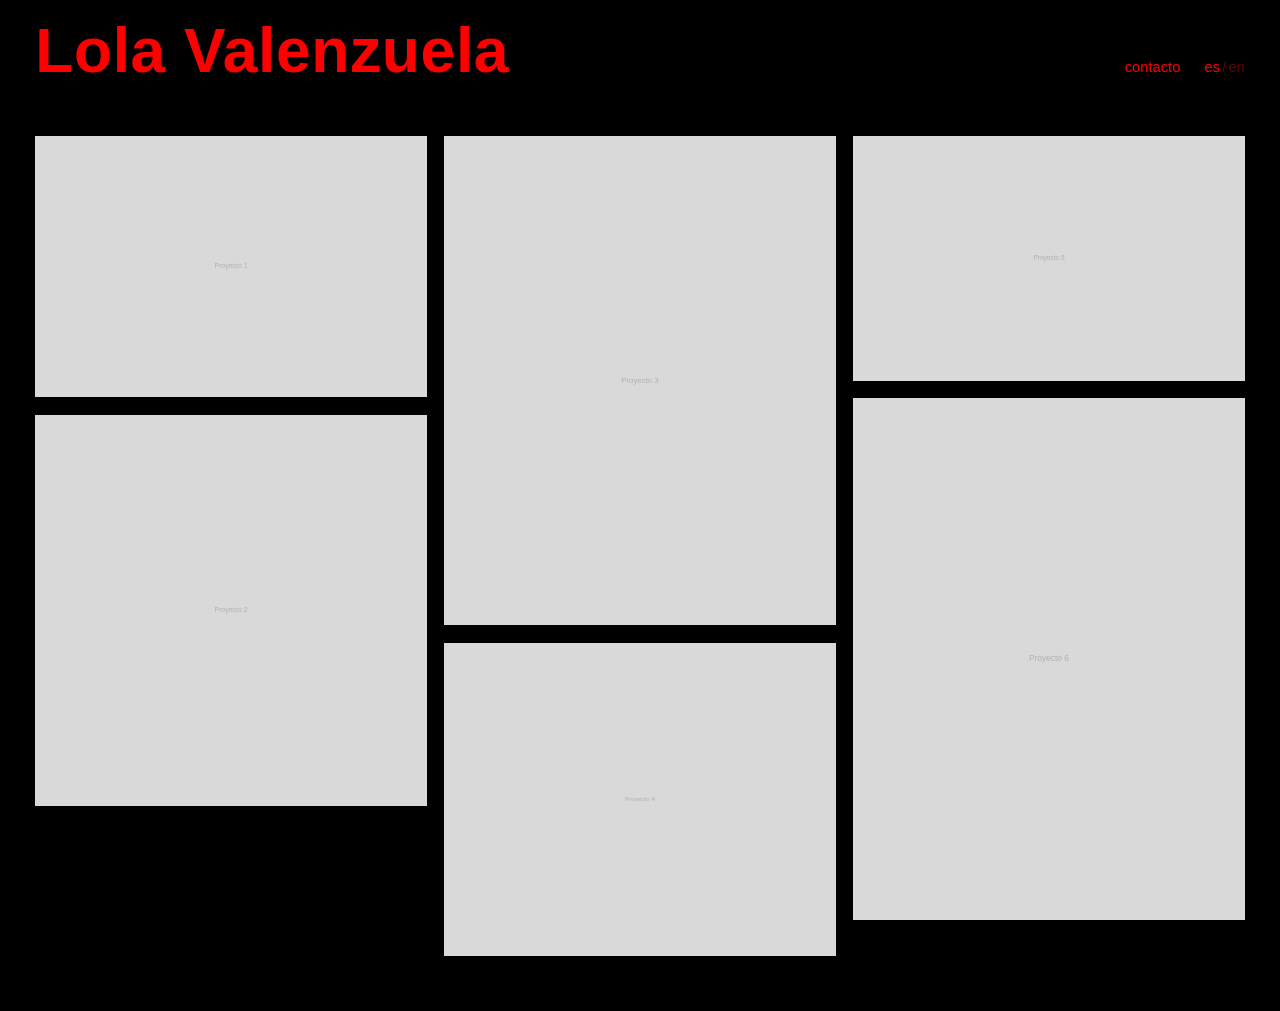
==== index.html @ 9b3c05f5 "Portfolio de Lola Valenzuela: home, about, páginas de proyecto, i18n es/en, panel de contacto y tran" ====
<!DOCTYPE html>
<html lang="es">
<head>
  <meta charset="UTF-8">
  <meta name="viewport" content="width=device-width, initial-scale=1">
  <title>Lola Valenzuela — Diseño integral</title>
  <meta name="description" content="Portfolio de Lola Valenzuela, diseñadora integral especializada en diseño audiovisual, sonoro y gráfico." data-i18n="meta.home.descripcion">

  <meta property="og:type" content="website">
  <meta property="og:title" content="Lola Valenzuela — Diseño integral">
  <meta property="og:description" content="Portfolio de Lola Valenzuela, diseñadora integral especializada en diseño audiovisual, sonoro y gráfico.">
  <meta property="og:image" content="assets/img/about-foto.jpg">
  <meta name="twitter:card" content="summary_large_image">
  <meta name="twitter:title" content="Lola Valenzuela — Diseño integral">
  <meta name="twitter:description" content="Portfolio de Lola Valenzuela, diseñadora integral especializada en diseño audiovisual, sonoro y gráfico.">

  <link rel="icon" href="favicon.svg" type="image/svg+xml">

  <link rel="stylesheet" href="css/base.css">
  <link rel="stylesheet" href="css/layout.css">
  <link rel="stylesheet" href="css/animaciones.css">

  <!-- Anti-flash del fallback FLIP: si hay una transición pendiente
       guardada por transiciones.js, oculta <main> antes del primer
       pintado para que no haya parpadeo. No hace nada si no hay soporte
       de sessionStorage o no hay nada pendiente. -->
  <script>
    try {
      if (sessionStorage.getItem("flip-pendiente")) {
        document.documentElement.classList.add("js-flip-pendiente");
      }
    } catch (e) {}
  </script>
</head>
<body data-pagina="home" data-titulo-i18n="meta.home.titulo">
  <header class="header">
    <a href="about.html" class="header__nombre">Lola Valenzuela</a>
    <nav class="header__nav" aria-label="Navegación principal">
      <button type="button" class="header__contacto" data-abrir-contacto data-i18n="nav.contacto">contacto</button>
      <div class="toggle-idioma" role="group" aria-label="Cambiar idioma">
        <button type="button" class="toggle-idioma__opcion" data-idioma-boton="es" aria-current="true">es</button>
        <span class="toggle-idioma__separador" aria-hidden="true">/</span>
        <button type="button" class="toggle-idioma__opcion" data-idioma-boton="en">en</button>
      </div>
    </nav>
  </header>

  <main class="js-fade-idioma">
    <h1 class="solo-lectores">Lola Valenzuela — Portfolio</h1>
    <div class="grilla-proyectos" data-grilla-proyectos></div>
  </main>

  <div class="overlay-contacto" data-overlay-contacto hidden>
    <button type="button" class="overlay-contacto__cerrar" data-cerrar-contacto aria-label="Cerrar" data-i18n-attr="aria-label:nav.cerrar">×</button>
    <div class="overlay-contacto__panel" role="dialog" aria-modal="true" aria-labelledby="contacto-titulo">
      <h2 id="contacto-titulo" class="overlay-contacto__titulo" data-i18n="contacto.titulo">contacto</h2>
      <ul class="overlay-contacto__lista" data-contacto-lista></ul>
    </div>
  </div>

  <script type="module" src="js/main.js"></script>
</body>
</html>
---- css/base.css ----
/* =========================================================
   BASE.CSS — reset, variables globales y tipografía
   ========================================================= */

/* -- Reset mínimo -- */
*,
*::before,
*::after {
  box-sizing: border-box;
  margin: 0;
  padding: 0;
}

html {
  -webkit-text-size-adjust: 100%;
}

img,
video {
  display: block;
  max-width: 100%;
}

a {
  color: inherit;
  text-decoration: none;
}

button {
  font: inherit;
  color: inherit;
  background: none;
  border: none;
  cursor: pointer;
}

ul {
  list-style: none;
}

/* -- Variables globales --
   Para cambiar la paleta o la tipografía de todo el sitio, tocá solo esto. */
:root {
  /* Colores */
  --negro: #000000;
  --rojo: #ff0000;
  --blanco: #ffffff;
  --gris-texto: #e6e6e6;
  --gris-placeholder: #d9d9d9;
  --gris-tenue: #8a8a8a;

  /* Tipografía: fallback a fuentes del sistema. Si sumás una tipografía
     propia, agregá el @font-face al final de este archivo y sumala acá. */
  --fuente: "Helvetica Neue", "Inter", -apple-system, BlinkMacSystemFont,
    "Segoe UI", Roboto, Arial, sans-serif;

  /* Tamaños fluidos: clamp(mínimo, preferido, máximo) */
  /* --tam-nombre: tamaño de "Lola Valenzuela" en el header — es el mismo
     en todas las páginas y en todos los anchos, así que para agrandar o
     achicar el nombre en todo el sitio, tocá solo este clamp. */
  --tam-nombre: clamp(1.9rem, 1.1rem + 3.5vw, 4.25rem);
  --tam-titulo-proyecto: clamp(1.8rem, 1.4rem + 2vw, 3rem);
  --tam-texto: clamp(1rem, 0.95rem + 0.2vw, 1.125rem);
  --tam-texto-chico: clamp(0.85rem, 0.8rem + 0.15vw, 0.95rem);
  --tam-nav: clamp(0.85rem, 0.8rem + 0.15vw, 1rem);

  /* Espaciados */
  --espacio-borde: clamp(1rem, 0.6rem + 2vw, 2.5rem);
  --gap-grilla: clamp(0.5rem, 0.3rem + 1vw, 1.25rem);

  /* Layout */
  --ancho-maximo: 1600px;
  /* Alto aproximado del header en mobile (< 640px), donde queda fijo:
     tiene que cubrir el nombre grande + el padding vertical del header
     en ese rango de anchos. Si movés --tam-nombre o el padding de
     .header, puede que haya que reajustar esto un poco. */
  --alto-header: clamp(4.25rem, 3.5rem + 4vw, 5.5rem);
}

body {
  background: var(--negro);
  color: var(--gris-texto);
  font-family: var(--fuente);
  font-size: var(--tam-texto);
  line-height: 1.5;
  min-height: 100vh;
  overflow-x: hidden;
}

/* -- Utilidades de foco: visibles siempre, en rojo -- */
:focus-visible {
  outline: 2px solid var(--rojo);
  outline-offset: 3px;
}

/* -- Subrayados de sección (Educación:, Herramientas:, etc.) -- */
.subtitulo-subrayado {
  text-decoration: underline;
  text-underline-offset: 4px;
  font-weight: 600;
}

/* -- Clase utilitaria para ocultar visualmente pero mantener accesible -- */
.solo-lectores {
  position: absolute;
  width: 1px;
  height: 1px;
  padding: 0;
  margin: -1px;
  overflow: hidden;
  clip: rect(0, 0, 0, 0);
  white-space: nowrap;
  border: 0;
}

/* -- Tipografía propia (opcional) --
   Si sumás una fuente descargada, ponela en assets/fonts/ y descomentá:

@font-face {
  font-family: "MiFuente";
  src: url("../assets/fonts/MiFuente.woff2") format("woff2");
  font-weight: 400;
  font-style: normal;
  font-display: swap;
}

   Y agregá "MiFuente" al principio de --fuente más arriba.
*/
---- css/layout.css ----
/* =========================================================
   LAYOUT.CSS — header, grilla de home, about, páginas de proyecto
   ========================================================= */

/* -----------------------------------------------------------
   HEADER — igual en todas las páginas
   ----------------------------------------------------------- */
.header {
  display: flex;
  align-items: baseline;
  justify-content: space-between;
  flex-wrap: wrap;
  row-gap: 0.5rem;
  padding: clamp(0.75rem, 0.5rem + 1vw, 1.25rem) var(--espacio-borde);
}

/* El nombre es siempre grande, siempre en el mismo lugar: mismo tamaño y
   misma posición en home, about y páginas de proyecto (no crece ni se
   achica al navegar). El contraste de escala contra "contacto" y "es/en"
   es intencional. Para ajustar el tamaño, tocá --tam-nombre en base.css;
   para el grosor/distancia del subrayado, tocá text-decoration-thickness
   y text-underline-offset acá abajo. */
.header__nombre {
  font-size: var(--tam-nombre);
  color: var(--rojo);
  font-weight: 600;
  letter-spacing: 0.01em;
  line-height: 1;
  white-space: nowrap;
  text-decoration-line: underline;
  text-decoration-color: transparent;
  text-decoration-thickness: clamp(2px, 0.06em, 4px);
  text-underline-offset: 0.12em;
  transition: text-decoration-color var(--dur-rapida) ease;
  view-transition-name: nombre;
}

/* Hover tenue en home/proyecto: anticipa el subrayado sin gritar. */
@media (hover: hover) and (pointer: fine) {
  .header__nombre:hover {
    text-decoration-color: rgba(255, 0, 0, 0.4);
  }
}

/* Estado activo: subrayado firme solo en la propia página about. */
.header__nombre[aria-current="page"] {
  text-decoration-color: var(--rojo);
}

.header__nav {
  display: flex;
  align-items: center;
  gap: clamp(1rem, 0.7rem + 1vw, 2rem);
  font-size: var(--tam-nav);
}

.header__contacto {
  color: var(--rojo);
}

/* Toggle de idioma: es / en, el activo más opaco */
.toggle-idioma {
  display: inline-flex;
  align-items: center;
  gap: 0.15em;
  color: var(--rojo);
}

.toggle-idioma__opcion {
  opacity: 0.4;
  transition: opacity var(--dur-rapida, 200ms) ease;
}

.toggle-idioma__opcion[aria-current="true"] {
  opacity: 1;
}

.toggle-idioma__separador {
  opacity: 0.4;
}

/* En mobile, el header queda fijo arriba con fondo sólido */
@media (max-width: 639px) {
  .header {
    position: fixed;
    top: 0;
    left: 0;
    right: 0;
    z-index: 100;
    background: var(--negro);
  }

  /* Compensa el alto del header fijo para que el contenido no quede tapado */
  main {
    padding-top: var(--alto-header);
  }
}

/* -----------------------------------------------------------
   GRILLA DE PROYECTOS — home
   ----------------------------------------------------------- */
/*
  Nota técnica sobre el ritmo irregular de la grilla:
  Se probó primero con CSS Grid puro (grid-row/grid-column explícitos).
  El problema: CSS Grid iguala el alto de fila entre columnas, así que un
  bloque bajo (aspect-ratio panorámico) en la misma fila que un bloque alto
  (aspect-ratio vertical) quedaba con un hueco negro debajo — no es masonry
  real. La solución sin JS es Flexbox: la grilla exterior es "flex-wrap"
  (encolumna de a 3, 2 o 1 según el ancho disponible, sin media queries) y
  cada ".grilla-proyectos__columna" es un flex column independiente que
  apila sus 2 bloques con su propia altura (por aspect-ratio), sin compartir
  fila con las otras columnas. Así se logra el desfasaje entre columnas de
  la referencia en cualquier ancho, de forma completamente fluida.
*/
.grilla-proyectos {
  display: flex;
  flex-wrap: wrap;
  gap: var(--gap-grilla);
  padding: 0 var(--espacio-borde) clamp(2rem, 1rem + 3vw, 4rem);
  max-width: var(--ancho-maximo);
  margin: 0 auto;
}

.grilla-proyectos__columna {
  display: flex;
  flex-direction: column;
  flex: 1 1 clamp(16rem, 40vw, 24rem);
  gap: var(--gap-grilla);
  min-width: 0;
}

.bloque-proyecto {
  position: relative;
  display: block;
  overflow: hidden;
  background: var(--gris-placeholder);
  width: 100%;
}

.bloque-proyecto__imagen {
  width: 100%;
  height: 100%;
  object-fit: cover;
}

/* Proporciones de cada bloque (ver captura de referencia).
   Para cambiar el "ritmo" de la grilla, ajustá estos aspect-ratio. */
.bloque-proyecto[data-bloque="1"] { aspect-ratio: 3 / 2; }
.bloque-proyecto[data-bloque="2"] { aspect-ratio: 1 / 1; }
.bloque-proyecto[data-bloque="3"] { aspect-ratio: 4 / 5; }
.bloque-proyecto[data-bloque="4"] { aspect-ratio: 5 / 4; }
.bloque-proyecto[data-bloque="5"] { aspect-ratio: 8 / 5; }
.bloque-proyecto[data-bloque="6"] { aspect-ratio: 3 / 4; }

.bloque-proyecto__titulo {
  position: absolute;
  left: clamp(0.75rem, 0.5rem + 1vw, 1.25rem);
  bottom: clamp(0.75rem, 0.5rem + 1vw, 1.25rem);
  color: var(--rojo);
  font-size: var(--tam-nav);
  font-weight: 500;
}

/* Desktop: un poco más de aire arriba, como en la referencia */
@media (min-width: 1024px) {
  .grilla-proyectos {
    padding-top: clamp(1rem, 0.5rem + 2vw, 2.5rem);
  }
}

/* -----------------------------------------------------------
   PANEL DE CONTACTO
   ----------------------------------------------------------- */
.overlay-contacto {
  position: fixed;
  inset: 0;
  z-index: 200;
  display: flex;
  align-items: center;
  justify-content: center;
  background: rgba(0, 0, 0, 0.92);
  padding: var(--espacio-borde);
}

.overlay-contacto[hidden] {
  display: none;
}

.overlay-contacto__panel {
  position: relative;
  width: min(32rem, 100%);
  text-align: left;
}

/* Fija (position: fixed, no absolute) a la esquina superior derecha de la
   PANTALLA, no del bloque de texto — así no queda pegada al panel cuando
   éste es angosto y está centrado. */
.overlay-contacto__cerrar {
  position: fixed;
  top: clamp(1rem, 0.75rem + 1vw, 2rem);
  right: clamp(1rem, 0.75rem + 1vw, 2rem);
  color: var(--rojo);
  font-size: 1.5rem;
  line-height: 1;
  padding: 0.5rem;
}

.overlay-contacto__titulo {
  color: var(--rojo);
  font-size: clamp(1.5rem, 1.2rem + 1.5vw, 2.25rem);
  margin-bottom: 1.75rem;
  text-decoration: underline;
  text-underline-offset: 4px;
}

/* Etiqueta y dato en la misma línea, en dos columnas prolijas.
   .overlay-contacto__item es "display: contents" para que su <span> y su
   <a> pasen a ser ítems directos de esta grilla de 2 columnas. */
.overlay-contacto__lista {
  display: grid;
  grid-template-columns: max-content 1fr;
  column-gap: clamp(1rem, 0.75rem + 1vw, 2rem);
  row-gap: 0.9rem;
  align-items: baseline;
  font-size: clamp(1.05rem, 0.95rem + 0.4vw, 1.25rem);
}

.overlay-contacto__item {
  display: contents;
}

.overlay-contacto__etiqueta {
  color: var(--blanco);
  font-weight: 600;
}

.overlay-contacto__dato {
  display: inline-block;
  color: var(--blanco);
  font-weight: 400;
  transition: color var(--dur-rapida) ease;
}

.overlay-contacto__dato:hover,
.overlay-contacto__dato:focus-visible {
  color: var(--rojo);
}

/* -----------------------------------------------------------
   PÁGINA ABOUT — vista fija sin scroll (con excepción por altura/mobile)
   -----------------------------------------------------------
   El esqueleto es flex en columna, de arriba a abajo: <body> → header +
   main; main → .about; .about → .about__contenido (texto + foto) +
   .about__volver. Cada nivel usa flex:1 + min-height:0, así el bloque de
   contenido ocupa el espacio disponible entre el header y el link de
   volver, sin necesidad de calcular alturas a mano.

   Para SUBIR o BAJAR el bloque de contenido (más o menos aire debajo del
   header), tocá el "gap" / padding-top de .about más abajo. Para el punto
   de corte a partir del cual se permite scroll, tocá el media query
   "(min-width: 768px) and (min-height: 700px)" al final de este bloque. */
body[data-pagina="about"] {
  display: flex;
  flex-direction: column;
  min-height: 100svh;
}

body[data-pagina="about"] main {
  flex: 1;
  display: flex;
  flex-direction: column;
  min-height: 0;
}

.about {
  flex: 1;
  min-height: 0;
  display: flex;
  flex-direction: column;
  padding: clamp(1rem, 0.5rem + 1.5vw, 1.75rem) var(--espacio-borde) clamp(1.25rem, 1rem + 1vw, 2rem);
  max-width: var(--ancho-maximo);
  width: 100%;
  margin: 0 auto;
}

.about__contenido {
  flex: 1;
  min-height: 0;
  display: grid;
  grid-template-columns: 1fr;
  gap: clamp(1.5rem, 1rem + 2vw, 2.5rem);
}

.about__volver {
  display: inline-block;
  align-self: flex-start;
  flex: 0 0 auto;
  margin-top: clamp(1rem, 0.75rem + 1vw, 1.75rem);
  color: var(--rojo);
  font-size: var(--tam-nav);
}

.about__volver:hover,
.about__volver:focus-visible {
  text-decoration: underline;
}

.about__foto {
  width: 100%;
  aspect-ratio: 3 / 4;
  object-fit: cover;
  background: var(--gris-placeholder);
  order: -1;
}

.about__presentacion {
  max-width: 42rem;
  margin-bottom: clamp(1rem, 0.6rem + 1.5vw, 1.75rem);
}

.about__seccion {
  margin-bottom: clamp(0.85rem, 0.6rem + 1vw, 1.5rem);
}

.about__seccion-titulo {
  display: block;
  margin-bottom: 0.5rem;
}

.about__lista {
  display: flex;
  flex-direction: column;
  gap: 0.3rem;
}

.about__lista li::before {
  content: "• ";
}

/* Herramientas en 2 columnas (no flex: "columns" no funciona sobre un
   contenedor flex, por eso se pisa el display heredado de .about__lista). */
.about__herramientas {
  display: block;
  columns: 2;
  column-gap: 2rem;
}

.about__herramientas li {
  break-inside: avoid;
}

.about__herramientas li::before {
  content: "• ";
}

/* A partir de acá, "cabe todo en una pantalla": 2 columnas, sin scroll.
   Por debajo de este ancho o alto, se cae al layout de 1 columna de
   arriba (mobile-first) y se permite scroll normal — nunca se corta
   contenido. */
@media (min-width: 768px) and (min-height: 700px) {
  body[data-pagina="about"] {
    overflow: hidden;
  }

  .about__contenido {
    grid-template-columns: 1.1fr 0.9fr;
    align-items: stretch;
  }

  .about__foto {
    order: 0;
    aspect-ratio: unset;
    height: 100%;
    max-height: 70svh;
  }
}

/* -----------------------------------------------------------
   PÁGINAS DE PROYECTO
   ----------------------------------------------------------- */
.proyecto {
  max-width: var(--ancho-maximo);
  margin: 0 auto;
  padding: clamp(1.5rem, 1rem + 2vw, 3rem) var(--espacio-borde) clamp(2rem, 1rem + 3vw, 4rem);
}

.proyecto__imagen-principal {
  width: 100%;
  max-height: 85vh;
  object-fit: cover;
  background: var(--gris-placeholder);
  margin-bottom: clamp(1.5rem, 1rem + 2vw, 2.5rem);
}

.proyecto__video-wrapper {
  position: relative;
  width: 100%;
  aspect-ratio: 16 / 9;
  background: var(--gris-placeholder);
  margin-bottom: clamp(1.5rem, 1rem + 2vw, 2.5rem);
}

.proyecto__video-wrapper iframe {
  position: absolute;
  inset: 0;
  width: 100%;
  height: 100%;
  border: 0;
}

.proyecto__titulo {
  color: var(--rojo);
  font-size: var(--tam-titulo-proyecto);
  font-weight: 600;
  margin-bottom: clamp(1rem, 0.7rem + 1vw, 1.75rem);
}

.proyecto__ficha {
  display: grid;
  grid-template-columns: repeat(2, minmax(0, 1fr));
  gap: 1rem 2rem;
  font-size: var(--tam-texto-chico);
  margin-bottom: clamp(1.5rem, 1rem + 2vw, 2.5rem);
  padding-bottom: clamp(1.5rem, 1rem + 2vw, 2.5rem);
  border-bottom: 1px solid rgba(255, 255, 255, 0.15);
}

.proyecto__ficha dt {
  color: var(--gris-tenue);
  margin-bottom: 0.25rem;
}

.proyecto__ficha dd {
  color: var(--blanco);
}

.proyecto__descripcion {
  max-width: 42rem;
  margin-bottom: clamp(2rem, 1.5rem + 2vw, 3.5rem);
}

.proyecto__galeria {
  display: grid;
  grid-template-columns: 1fr;
  gap: var(--gap-grilla);
  margin-bottom: clamp(2rem, 1.5rem + 2vw, 3.5rem);
}

.proyecto__galeria img {
  width: 100%;
  aspect-ratio: 4 / 3;
  object-fit: cover;
  background: var(--gris-placeholder);
}

@media (min-width: 640px) {
  .proyecto__ficha {
    grid-template-columns: repeat(4, minmax(0, 1fr));
  }

  .proyecto__galeria {
    grid-template-columns: repeat(2, 1fr);
  }
}

.proyecto__navegacion {
  display: flex;
  align-items: center;
  justify-content: space-between;
  gap: 1rem;
  padding-top: clamp(1.5rem, 1rem + 2vw, 2.5rem);
  border-top: 1px solid rgba(255, 255, 255, 0.15);
  font-size: var(--tam-nav);
}

.proyecto__navegacion a {
  color: var(--rojo);
}

.proyecto__navegacion a:hover,
.proyecto__navegacion a:focus-visible {
  text-decoration: underline;
}

.proyecto__volver {
  text-align: center;
  padding-top: 1rem;
}

.proyecto__volver a {
  color: var(--gris-texto);
}

.proyecto__volver a:hover,
.proyecto__volver a:focus-visible {
  color: var(--rojo);
}

/* -----------------------------------------------------------
   PIE — común a páginas de proyecto y about
   ----------------------------------------------------------- */
.footer {
  padding: 1.5rem var(--espacio-borde) 2.5rem;
  max-width: var(--ancho-maximo);
  margin: 0 auto;
  font-size: var(--tam-texto-chico);
  color: var(--gris-tenue);
}
---- css/animaciones.css ----
/* =========================================================
   ANIMACIONES.CSS — micro-interacciones de la home y transiciones
   =========================================================

   CÓMO CALIBRAR LA INTENSIDAD:
   - Las duraciones y curvas están centralizadas en las variables de acá
     abajo. Si querés que el hover sea más o menos notorio, tocá
     --escala-hover-bloque y --escala-hover-imagen (más cerca de 1 = más sutil).
   - --dur-rapida / --dur-media / --dur-lenta controlan la velocidad de
     cada tipo de animación.
   - --ease-suave es la curva usada en todos lados para que se sienta
     consistente; cambiarla afecta a todo el sitio de una.
   ========================================================= */

/* Habilita View Transitions entre documentos (navegación completa entre
   páginas). Los navegadores que no lo soportan ignoran esta regla sin
   errores y la navegación sigue funcionando normal — ver transiciones.js
   para el fallback con Web Animations API. */
@view-transition {
  navigation: auto;
}

:root {
  --dur-rapida: 200ms;
  --dur-media: 450ms;
  --dur-lenta: 600ms;
  /* Cross-fade del contenido entre páginas (View Transitions nativas). */
  --dur-crossfade: 400ms;
  --ease-suave: cubic-bezier(0.22, 1, 0.36, 1);

  /* Intensidad del hover en la grilla de home */
  --escala-hover-bloque: 1.015;
  --escala-hover-imagen: 1.04;
  --desplazamiento-hover: 3px;
  --opacidad-atenuada: 0.6;

  /* Stagger de entrada */
  --paso-stagger: 60ms;
}

/* -----------------------------------------------------------
   HOVER EN BLOQUES DE LA GRILLA (solo dispositivos con hover real)
   ----------------------------------------------------------- */
@media (hover: hover) and (pointer: fine) {
  .bloque-proyecto {
    transition: transform var(--dur-media) var(--ease-suave),
      opacity var(--dur-media) var(--ease-suave);
  }

  .bloque-proyecto__imagen {
    transition: transform var(--dur-media) var(--ease-suave);
  }

  .bloque-proyecto__titulo {
    opacity: 0;
    transform: translateY(6px);
    transition: opacity var(--dur-media) var(--ease-suave),
      transform var(--dur-media) var(--ease-suave);
  }

  .grilla-proyectos:has(.bloque-proyecto:hover) .bloque-proyecto {
    opacity: var(--opacidad-atenuada);
  }

  .bloque-proyecto:hover {
    transform: translateY(calc(var(--desplazamiento-hover) * -1))
      scale(var(--escala-hover-bloque));
    opacity: 1;
  }

  .bloque-proyecto:hover .bloque-proyecto__imagen {
    transform: scale(var(--escala-hover-imagen));
  }

  .bloque-proyecto:hover .bloque-proyecto__titulo {
    opacity: 1;
    transform: translateY(0);
  }

  .bloque-proyecto:focus-visible .bloque-proyecto__titulo {
    opacity: 1;
    transform: translateY(0);
  }
}

/* En touch: sin hover, respuesta mínima con :active */
@media (hover: none), (pointer: coarse) {
  .bloque-proyecto {
    transition: opacity var(--dur-rapida) ease;
  }

  .bloque-proyecto:active {
    opacity: 0.85;
  }

  .bloque-proyecto__titulo {
    opacity: 1;
  }
}

/* -----------------------------------------------------------
   FADE-IN ESCALONADO AL ENTRAR A LA HOME (una sola vez)
   ----------------------------------------------------------- */
@keyframes aparecer {
  from {
    opacity: 0;
    transform: translateY(10px);
  }
  to {
    opacity: 1;
    transform: translateY(0);
  }
}

.grilla-proyectos.js-lista-para-animar .bloque-proyecto {
  animation: aparecer var(--dur-lenta) var(--ease-suave) both;
}

.grilla-proyectos.js-lista-para-animar .bloque-proyecto:nth-child(1) { animation-delay: calc(var(--paso-stagger) * 0); }
.grilla-proyectos.js-lista-para-animar .bloque-proyecto:nth-child(2) { animation-delay: calc(var(--paso-stagger) * 1); }
.grilla-proyectos.js-lista-para-animar .bloque-proyecto:nth-child(3) { animation-delay: calc(var(--paso-stagger) * 2); }
.grilla-proyectos.js-lista-para-animar .bloque-proyecto:nth-child(4) { animation-delay: calc(var(--paso-stagger) * 3); }
.grilla-proyectos.js-lista-para-animar .bloque-proyecto:nth-child(5) { animation-delay: calc(var(--paso-stagger) * 4); }
.grilla-proyectos.js-lista-para-animar .bloque-proyecto:nth-child(6) { animation-delay: calc(var(--paso-stagger) * 5); }

/* -----------------------------------------------------------
   OVERLAY DE CONTACTO
   ----------------------------------------------------------- */
.overlay-contacto {
  opacity: 0;
  transition: opacity var(--dur-media) var(--ease-suave);
}

.overlay-contacto.js-visible {
  opacity: 1;
}

.overlay-contacto__panel {
  transform: translateY(8px);
  transition: transform var(--dur-media) var(--ease-suave);
}

.overlay-contacto.js-visible .overlay-contacto__panel {
  transform: translateY(0);
}

/* -----------------------------------------------------------
   FADE AL CAMBIAR DE IDIOMA
   ----------------------------------------------------------- */
.js-fade-idioma {
  transition: opacity calc(var(--dur-rapida) * 0.8) ease;
}

.js-fade-idioma.js-idioma-cambiando {
  opacity: 0;
}

/* -----------------------------------------------------------
   VIEW TRANSITIONS API — el nombre no se mueve entre páginas (mismo
   tamaño, misma posición siempre), así que no tiene que animarse: se le
   saca la animación por defecto (que si no, haría un crossfade fantasma
   sobre sí mismo) para que quede fijo y sin parpadeo mientras el resto
   del contenido (root) sí hace cross-fade.
   ----------------------------------------------------------- */
::view-transition-old(nombre),
::view-transition-new(nombre) {
  animation: none;
}

::view-transition-old(root),
::view-transition-new(root) {
  animation-duration: var(--dur-crossfade);
  animation-timing-function: var(--ease-suave);
}

/* -----------------------------------------------------------
   ANTI-FLASH del fallback FLIP: un script inline y bloqueante en el
   <head> de cada página agrega esta clase a <html> ANTES del primer
   pintado si detecta una transición pendiente en sessionStorage, para
   que <main> no aparezca de golpe antes de que transiciones.js pueda
   animarlo. transiciones.js la saca apenas corre.
   ----------------------------------------------------------- */
.js-flip-pendiente main {
  opacity: 0;
}

/* -----------------------------------------------------------
   FALLBACK FLIP (transiciones.js anima con Web Animations API
   cuando el navegador no soporta View Transitions)
   ----------------------------------------------------------- */
.js-flip-saliendo {
  animation: flip-fade-salida var(--dur-media) var(--ease-suave) both;
}

.js-flip-entrando {
  animation: flip-fade-entrada var(--dur-media) var(--ease-suave) both;
}

@keyframes flip-fade-salida {
  to { opacity: 0; }
}

@keyframes flip-fade-entrada {
  from { opacity: 0; }
}

/* -----------------------------------------------------------
   PREFERENCIA DE MOVIMIENTO REDUCIDO
   Si está activa, todo pasa a fade simple sin transformaciones.
   Como todas las duraciones y escalas del archivo salen de variables,
   alcanza con redefinirlas acá abajo (sin !important: al estar declaradas
   después, ganan por orden de cascada) para que cualquier transición o
   animación existente se vuelva un fade casi instantáneo y sin movimiento. */
@media (prefers-reduced-motion: reduce) {
  :root {
    --dur-rapida: 1ms;
    --dur-media: 1ms;
    --dur-lenta: 1ms;
    --dur-crossfade: 1ms;
    --escala-hover-bloque: 1;
    --escala-hover-imagen: 1;
    --desplazamiento-hover: 0px;
  }

  html {
    scroll-behavior: auto;
  }
}
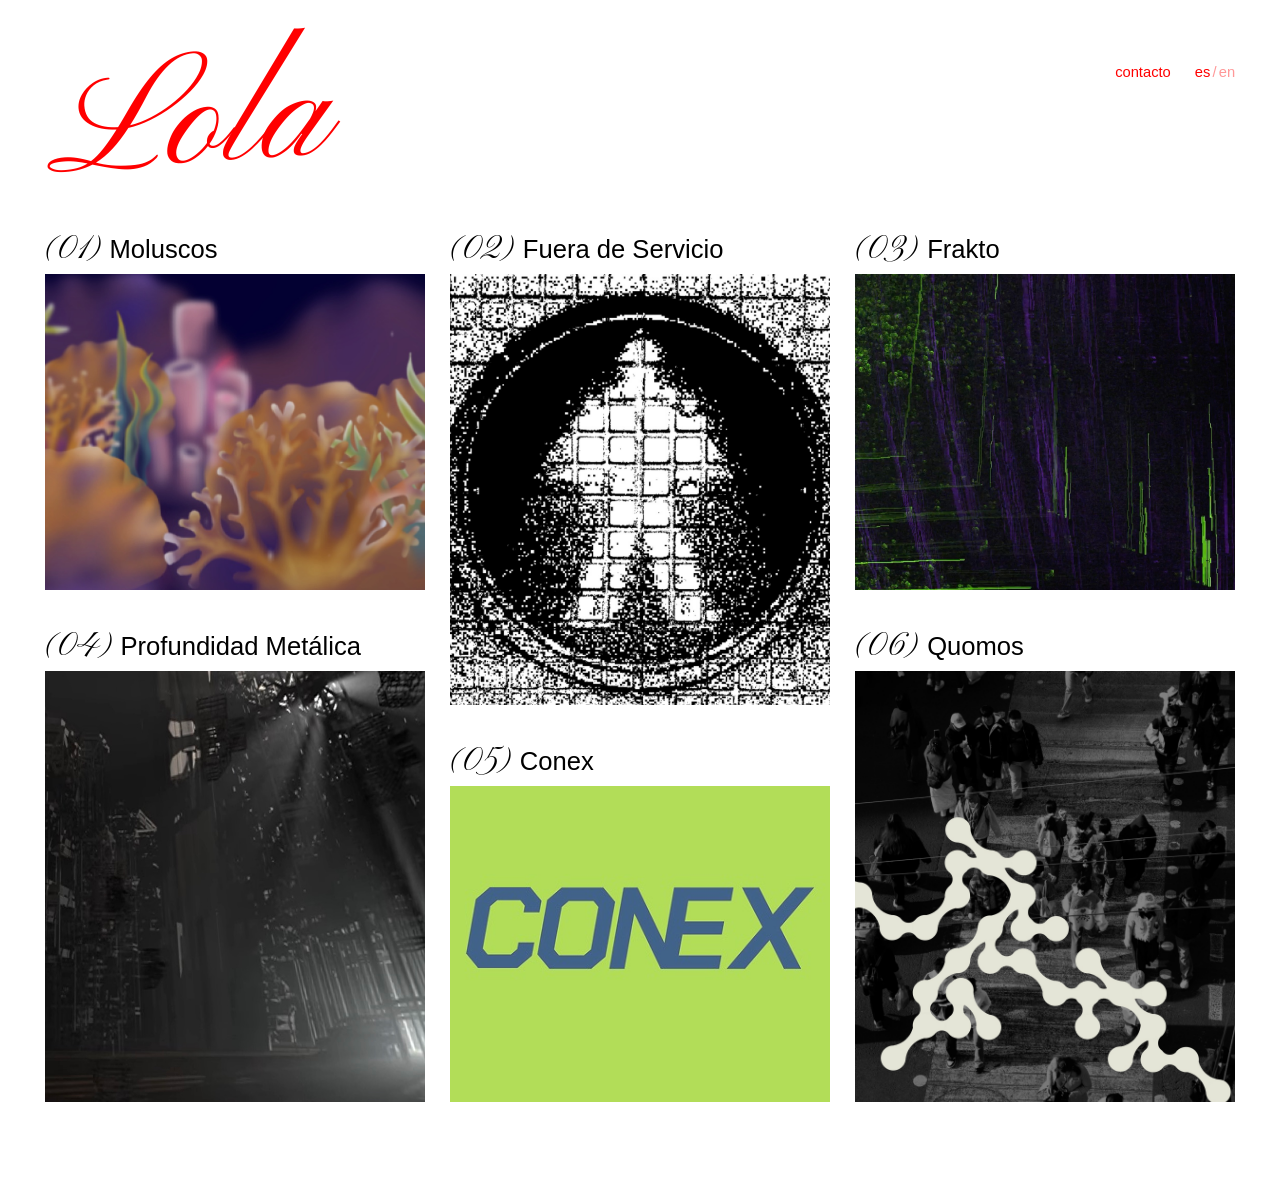
==== commit e422d901: "Caché: versiona el CSS y el JS para que los cambios se vean al publicar GitHub Pages sirve el CSS y " ====
--- a/index.html
+++ b/index.html
@@ -16,9 +16,13 @@
 
   <link rel="icon" href="favicon.svg" type="image/svg+xml">
 
-  <link rel="stylesheet" href="css/base.css">
-  <link rel="stylesheet" href="css/layout.css">
-  <link rel="stylesheet" href="css/animaciones.css">
+  <!-- Tipografía del logo: se pide antes que el CSS para que "Lola" no
+       aparezca un instante en otra letra. Ver base.css. -->
+  <link rel="preload" href="assets/fonts/pinyon-script-latin.woff2" as="font" type="font/woff2" crossorigin>
+
+  <link rel="stylesheet" href="css/base.css?v=20260928">
+  <link rel="stylesheet" href="css/layout.css?v=20260928">
+  <link rel="stylesheet" href="css/animaciones.css?v=20260928">
 
   <!-- Anti-flash del fallback FLIP: si hay una transición pendiente
        guardada por transiciones.js, oculta <main> antes del primer
@@ -34,7 +38,10 @@
 </head>
 <body data-pagina="home" data-titulo-i18n="meta.home.titulo">
   <header class="header">
-    <a href="about.html" class="header__nombre">Lola Valenzuela</a>
+    <a href="about.html" class="header__nombre" aria-label="Lola Valenzuela" data-i18n-attr="aria-label:marca.nombreCompleto">
+      <span class="header__logo" aria-hidden="true" data-i18n="marca.logo">Lola</span>
+      <span class="solo-lectores" data-i18n="marca.nombreCompleto">Lola Valenzuela</span>
+    </a>
     <nav class="header__nav" aria-label="Navegación principal">
       <button type="button" class="header__contacto" data-abrir-contacto data-i18n="nav.contacto">contacto</button>
       <div class="toggle-idioma" role="group" aria-label="Cambiar idioma">
@@ -58,6 +65,6 @@
     </div>
   </div>
 
-  <script type="module" src="js/main.js"></script>
+  <script type="module" src="js/main.js?v=20260928"></script>
 </body>
 </html>
--- a/css/base.css
+++ b/css/base.css
@@ -1,6 +1,22 @@
 /* =========================================================
    BASE.CSS — reset, variables globales y tipografía
    ========================================================= */
+
+/* -- LUGAR PARA ALTESSE STD (Adobe Fonts) --
+   El logo "Lola" hoy usa un reemplazo (Pinyon Script, ver abajo de todo).
+   Para pasar a Altesse Std, la tipografía original:
+
+   1. En fonts.adobe.com, creá un "proyecto web" con Altesse Std Regular y
+      agregá lolavalenzuela.github.io en los dominios permitidos.
+   2. Adobe te da un ID de 7 caracteres (algo como "abc1def"). Reemplazá
+      ID-DEL-PROYECTO por ese ID en la línea de abajo.
+   3. Borrá las dos barras-asterisco que la envuelven, para activarla.
+
+   Tiene que quedar acá, en la primera línea con código del archivo: el
+   navegador ignora un @import que aparezca después de cualquier regla.
+   No hay que tocar nada más: --fuente-logo ya pide "altesse-std" primero. */
+
+/* @import url("https://use.typekit.net/ID-DEL-PROYECTO.css"); */
 
 /* -- Reset mínimo -- */
 *,
@@ -41,24 +57,75 @@
 /* -- Variables globales --
    Para cambiar la paleta o la tipografía de todo el sitio, tocá solo esto. */
 :root {
-  /* Colores */
+  /* -- COLORES --
+     Dos niveles, para que un cambio de tema se haga desde UN solo lugar:
+
+     1) PALETA: los valores crudos. No se usan directo en el resto del CSS.
+     2) ROLES: qué color cumple cada función (fondo, texto, acento...).
+        Todo el sitio usa solo estos. Para pasar de fondo blanco a negro,
+        por ejemplo, alcanza con invertir --color-fondo y --color-texto (y
+        los tres velos de abajo, que son el fondo con transparencia). */
+
+  /* Paleta */
+  --blanco: #ffffff;
   --negro: #000000;
   --rojo: #ff0000;
-  --blanco: #ffffff;
-  --gris-texto: #e6e6e6;
-  --gris-placeholder: #d9d9d9;
-  --gris-tenue: #8a8a8a;
+  --gris-oscuro: #666666;
+  --gris-claro: #d9d9d9;
+
+  /* Roles */
+  --color-fondo: var(--blanco);
+  --color-texto: var(--negro);
+  /* Texto secundario (etiquetas de la ficha, pie). #666 sobre blanco da
+     5,7:1 de contraste: se lee bien. No aclararlo más de #767676, que es
+     el mínimo legible para texto chico. */
+  --color-texto-tenue: var(--gris-oscuro);
+  --color-acento: var(--rojo);
+  /* El mismo rojo con transparencia: subrayado insinuado del logo. */
+  --color-acento-suave: rgba(255, 0, 0, 0.4);
+  /* Filetes que separan secciones en las páginas de proyecto. */
+  --color-linea: rgba(0, 0, 0, 0.15);
+  /* Caja gris que se ve mientras carga una imagen o un video. */
+  --color-placeholder: var(--gris-claro);
+  /* Fondo del panel de contacto. Es blanco pleno a propósito: con algo de
+     transparencia, sobre fondo blanco la página de atrás se transparenta
+     como un fantasma gris (logo, fotos, renglones) y se lee como mancha.
+     El panel igual aparece con un fundido, así que no entra de golpe. */
+  --color-velo: var(--blanco);
+  /* Fondo del botón de sonido que va encima del video. */
+  --color-control: rgba(255, 255, 255, 0.8);
+  --color-control-hover: rgba(255, 255, 255, 0.95);
+
+  /* Le avisa al navegador que el sitio es claro: barras de scroll, campos
+     y controles nativos se dibujan en su versión clara. */
+  color-scheme: light;
 
   /* Tipografía: fallback a fuentes del sistema. Si sumás una tipografía
      propia, agregá el @font-face al final de este archivo y sumala acá. */
   --fuente: "Helvetica Neue", "Inter", -apple-system, BlinkMacSystemFont,
     "Segoe UI", Roboto, Arial, sans-serif;
 
+  /* Tipografía del logo "Lola". La buscada es Altesse Std (Adobe Fonts).
+     Mientras no esté cargada, se usa Pinyon Script, la cursiva libre más
+     parecida (ver el @font-face al final de este archivo). El orden de la
+     lista hace el trabajo solo: el día que se cargue el kit de Adobe, el
+     navegador encuentra "altesse-std" primero y la usa, sin tocar nada más. */
+  --fuente-logo: "altesse-std", "Pinyon Script", cursive;
+
   /* Tamaños fluidos: clamp(mínimo, preferido, máximo) */
-  /* --tam-nombre: tamaño de "Lola Valenzuela" en el header — es el mismo
-     en todas las páginas y en todos los anchos, así que para agrandar o
-     achicar el nombre en todo el sitio, tocá solo este clamp. */
-  --tam-nombre: clamp(1.9rem, 1.1rem + 3.5vw, 4.25rem);
+  /* --tam-logo: tamaño del logo "Lola" en el header de las páginas de
+     proyecto y del about. En la home es mucho más grande: se pisa en
+     layout.css (busca "LOGO GRANDE DE LA HOME").
+     Está calibrado para que el header mida casi lo mismo que medía con
+     "Lola Valenzuela", así la primera pantalla de los proyectos no pierde
+     alto de imagen. */
+  --tam-logo: clamp(3rem, 2.1rem + 3.8vw, 5.5rem);
+
+  /* Cuánto alto ocupa el logo en el layout, en múltiplos de su tamaño.
+     No es 1 porque una cursiva caligráfica no llena su caja: la tinta de
+     "Lola" mide 0,79 veces el tamaño de letra, más lo que suma la
+     inclinación. 0,93 cubre todo eso sin cortar el bucle de la L. */
+  --alto-logo: 0.93;
   --tam-titulo-proyecto: clamp(1.8rem, 1.4rem + 2vw, 3rem);
   --tam-texto: clamp(1rem, 0.95rem + 0.2vw, 1.125rem);
   --tam-texto-chico: clamp(0.85rem, 0.8rem + 0.15vw, 0.95rem);
@@ -70,16 +137,55 @@
 
   /* Layout */
   --ancho-maximo: 1600px;
-  /* Alto aproximado del header en mobile (< 640px), donde queda fijo:
-     tiene que cubrir el nombre grande + el padding vertical del header
-     en ese rango de anchos. Si movés --tam-nombre o el padding de
-     .header, puede que haya que reajustar esto un poco. */
-  --alto-header: clamp(4.25rem, 3.5rem + 4vw, 5.5rem);
+
+  /* Padding vertical del header y alto resultante. El alto NO es un número
+     suelto: se deduce del alto que ocupa el logo (--tam-logo por
+     --alto-logo) más su padding arriba y abajo, así que si movés
+     --tam-logo o --padding-header, se reajusta solo. Lo usan el header fijo de mobile y
+     el cálculo de la primera pantalla de las páginas de proyecto. */
+  --padding-header: clamp(0.75rem, 0.5rem + 1vw, 1.25rem);
+  --alto-header: calc(var(--tam-logo) * var(--alto-logo) + var(--padding-header) * 2);
+
+  /* -- Primera pantalla de las páginas de proyecto --
+     El bloque de media (video o imagen) toma el alto que sobra de la
+     ventana una vez descontado todo lo que tiene que entrar con él:
+     el header, el aire de arriba, el espacio hasta el título, el propio
+     título y un asomo de la metadata que viene abajo.
+
+     LA PERILLA es --asomo-metadata: cuánto se deja ver de lo que sigue
+     después del título. Subirla achica el media y muestra más metadata;
+     bajarla agranda el media. Rango cómodo: 2rem (apenas se insinúa) a
+     6rem (se lee la primera fila entera). En 0 el título queda justo
+     contra el borde y no se intuye que la página sigue.
+
+     --alto-minimo-hero evita que el media quede como una franja
+     aplastada en ventanas muy bajas: si la cuenta da menos, gana el
+     mínimo y el título pasa abajo del corte (es preferible a un video
+     de 100px). */
+  --padding-superior-proyecto: clamp(1rem, 0.6rem + 1.2vw, 1.75rem);
+  --gap-hero-titulo: clamp(1rem, 0.7rem + 1vw, 1.5rem);
+  --margen-titulo-proyecto: clamp(1rem, 0.7rem + 1vw, 1.75rem);
+  --asomo-metadata: clamp(2.5rem, 2rem + 1.5vw, 4rem);
+  --alto-minimo-hero: 18rem;
+
+  /* Alto reservado para el título: su tamaño por el interlineado del
+     cuerpo (1.5). Se calcula, no se escribe a mano, para que siga a
+     --tam-titulo-proyecto si lo cambiás. */
+  --alto-titulo-proyecto: calc(var(--tam-titulo-proyecto) * 1.5);
+
+  /* Todo lo que NO es el media dentro de la primera pantalla. Se define
+     una sola vez para no repetir la cuenta en las dos declaraciones de
+     alto (la de vh y la de dvh) de .proyecto__hero. */
+  --descuento-hero: calc(
+    var(--alto-header) + var(--padding-superior-proyecto) +
+    var(--gap-hero-titulo) + var(--alto-titulo-proyecto) +
+    var(--margen-titulo-proyecto) + var(--asomo-metadata)
+  );
 }
 
 body {
-  background: var(--negro);
-  color: var(--gris-texto);
+  background: var(--color-fondo);
+  color: var(--color-texto);
   font-family: var(--fuente);
   font-size: var(--tam-texto);
   line-height: 1.5;
@@ -89,8 +195,15 @@
 
 /* -- Utilidades de foco: visibles siempre, en rojo -- */
 :focus-visible {
-  outline: 2px solid var(--rojo);
+  outline: 2px solid var(--color-acento);
   outline-offset: 3px;
+}
+
+/* -- Texto seleccionado: el rojo del sitio, con el texto en el color del
+   fondo, en vez del azul del sistema. -- */
+::selection {
+  background: var(--color-acento);
+  color: var(--color-fondo);
 }
 
 /* -- Subrayados de sección (Educación:, Herramientas:, etc.) -- */
@@ -113,16 +226,24 @@
   border: 0;
 }
 
-/* -- Tipografía propia (opcional) --
-   Si sumás una fuente descargada, ponela en assets/fonts/ y descomentá:
-
+/* -- TIPOGRAFÍA DEL LOGO --
+
+   HOY: Pinyon Script (licencia libre SIL OFL, el texto de la licencia está
+   en assets/fonts/). Es un REEMPLAZO de Altesse Std, no la original: la
+   cursiva gratuita más parecida. El archivo está recortado a los
+   caracteres latinos (pesa 35 KB) y se precarga desde el <head> de cada
+   página, para que el logo no aparezca un instante en otra letra.
+
+   "font-display: block" hace que, si tarda, el logo espere invisible una
+   fracción de segundo en vez de mostrarse primero en una letra cualquiera
+   y después saltar.
+
+   PARA PONER ALTESSE STD (la original): ver el primer bloque de este
+   archivo, arriba de todo. */
 @font-face {
-  font-family: "MiFuente";
-  src: url("../assets/fonts/MiFuente.woff2") format("woff2");
+  font-family: "Pinyon Script";
+  src: url("../assets/fonts/pinyon-script-latin.woff2") format("woff2");
   font-weight: 400;
   font-style: normal;
-  font-display: swap;
-}
-
-   Y agregá "MiFuente" al principio de --fuente más arriba.
-*/
+  font-display: block;
+}
--- a/css/layout.css
+++ b/css/layout.css
@@ -5,57 +5,91 @@
 /* -----------------------------------------------------------
    HEADER — igual en todas las páginas
    ----------------------------------------------------------- */
+/* El logo y la navegación se alinean ARRIBA (no por la línea de base):
+   el logo es una cursiva alta, y alineada por abajo la navegación quedaría
+   colgando al pie. Así "contacto" y "es/en" quedan a la altura de la parte
+   alta del logo, como en la referencia. */
 .header {
   display: flex;
-  align-items: baseline;
+  align-items: flex-start;
   justify-content: space-between;
   flex-wrap: wrap;
   row-gap: 0.5rem;
-  padding: clamp(0.75rem, 0.5rem + 1vw, 1.25rem) var(--espacio-borde);
-}
-
-/* El nombre es siempre grande, siempre en el mismo lugar: mismo tamaño y
-   misma posición en home, about y páginas de proyecto (no crece ni se
-   achica al navegar). El contraste de escala contra "contacto" y "es/en"
-   es intencional. Para ajustar el tamaño, tocá --tam-nombre en base.css;
-   para el grosor/distancia del subrayado, tocá text-decoration-thickness
-   y text-underline-offset acá abajo. */
+  padding: var(--padding-header) var(--espacio-borde);
+}
+
+/* -- LOGO "Lola" --
+   El link (.header__nombre) lleva adentro dos textos:
+   - .header__logo: lo que se VE, "Lola", en la cursiva del logo.
+   - .solo-lectores: lo que LEEN los lectores de pantalla y los buscadores,
+     el nombre completo "Lola Valenzuela".
+   Los dos salen de contenido.json (marca.logo y marca.nombreCompleto).
+
+   TAMAÑO: --tam-logo en base.css (páginas internas) y en el bloque "LOGO
+   GRANDE DE LA HOME" más abajo. INCLINACIÓN: --giro-logo, acá abajo. */
 .header__nombre {
-  font-size: var(--tam-nombre);
-  color: var(--rojo);
-  font-weight: 600;
-  letter-spacing: 0.01em;
+  --giro-logo: -4deg;
+  display: block;
+  color: var(--color-acento);
+  view-transition-name: nombre;
+}
+
+.header__logo {
+  display: block;
+  font-family: var(--fuente-logo);
+  font-size: var(--tam-logo);
+  font-weight: 400;
   line-height: 1;
   white-space: nowrap;
+  /* Caja a la medida de la tinta: la cursiva asoma un poco por arriba de
+     su renglón y deja aire de sobra abajo. Estos dos márgenes corren la
+     caja para que ocupe exactamente el alto de --alto-logo (base.css), y
+     el margen derecho le deja lugar al trazo final de la "a", que se pasa
+     de su ancho. Con esto la inclinación no corta el bucle de la L. */
+  margin-top: 0.11em;
+  margin-bottom: calc((var(--alto-logo) - 1.11) * 1em);
+  margin-right: 0.08em;
+  /* Se rota el logo y no el header: la navegación y la grilla no se
+     mueven. El centro de giro es el centro del logo. */
+  transform: rotate(var(--giro-logo));
+  /* Subrayado preparado pero invisible: se ve insinuado al pasar el mouse
+     y firme en la propia página about (ver abajo). Va en el logo y no en
+     el link porque el subrayado no atraviesa elementos en bloque.
+     "skip-ink: none" hace que la línea sea continua y no se corte cada vez
+     que pasa por debajo del lazo de la L. */
   text-decoration-line: underline;
   text-decoration-color: transparent;
-  text-decoration-thickness: clamp(2px, 0.06em, 4px);
+  text-decoration-thickness: 0.018em;
+  text-decoration-skip-ink: none;
   text-underline-offset: 0.12em;
   transition: text-decoration-color var(--dur-rapida) ease;
-  view-transition-name: nombre;
 }
 
 /* Hover tenue en home/proyecto: anticipa el subrayado sin gritar. */
 @media (hover: hover) and (pointer: fine) {
-  .header__nombre:hover {
-    text-decoration-color: rgba(255, 0, 0, 0.4);
+  .header__nombre:hover .header__logo {
+    text-decoration-color: var(--color-acento-suave);
   }
 }
 
 /* Estado activo: subrayado firme solo en la propia página about. */
-.header__nombre[aria-current="page"] {
-  text-decoration-color: var(--rojo);
-}
-
+.header__nombre[aria-current="page"] .header__logo {
+  text-decoration-color: var(--color-acento);
+}
+
+/* La navegación baja lo justo para quedar a la altura de la parte alta del
+   logo y no pegada al borde de la pantalla. Sale del tamaño del logo, así
+   acompaña cuando cambia (home grande, páginas internas más chico). */
 .header__nav {
   display: flex;
   align-items: center;
   gap: clamp(1rem, 0.7rem + 1vw, 2rem);
   font-size: var(--tam-nav);
+  margin-top: calc(var(--tam-logo) * 0.22);
 }
 
 .header__contacto {
-  color: var(--rojo);
+  color: var(--color-acento);
 }
 
 /* Toggle de idioma: es / en, el activo más opaco */
@@ -63,7 +97,7 @@
   display: inline-flex;
   align-items: center;
   gap: 0.15em;
-  color: var(--rojo);
+  color: var(--color-acento);
 }
 
 .toggle-idioma__opcion {
@@ -87,7 +121,7 @@
     left: 0;
     right: 0;
     z-index: 100;
-    background: var(--negro);
+    background: var(--color-fondo);
   }
 
   /* Compensa el alto del header fijo para que el contenido no quede tapado */
@@ -97,75 +131,245 @@
 }
 
 /* -----------------------------------------------------------
+   HOME — medidas propias
+   -----------------------------------------------------------
+   Todas las perillas de espacio de la home están juntas acá y solo valen
+   en la home. Están en vw (porcentaje del ancho de la pantalla) con topes
+   de clamp(), así se mantienen proporcionales en cualquier pantalla. */
+body[data-pagina="home"] {
+  /* LOGO GRANDE DE LA HOME. A 1440px da 183px de letra: "Lola" ocupa unos
+     330px de ancho, la misma proporción que en la referencia. */
+  --tam-logo: clamp(3.75rem, 12.7vw, 12.5rem);
+
+  /* Margen a los costados. El logo, la navegación y la grilla cuelgan del
+     mismo margen, así quedan alineados entre sí. 3,5vw = 50px a 1440px. */
+  --margen-home: clamp(1rem, 3.5vw, 4rem);
+
+  /* Separación horizontal entre columnas. 2vw = 29px a 1440px. */
+  --gap-home: clamp(0.75rem, 2vw, 2rem);
+
+  /* Separación vertical entre un proyecto y el de abajo: desde el pie de
+     una portada hasta el título de la siguiente. Es más grande que el
+     espacio entre un título y su propia portada, para que cada título se
+     lea pegado a su imagen y no a la de arriba. */
+  --espacio-filas-home: clamp(1.75rem, 3.2vw, 3.25rem);
+
+  /* Espacio entre el título y su portada: poco, para que se lea como la
+     etiqueta de esa imagen. */
+  --espacio-titulo-portada: clamp(0.3rem, 0.5vw, 0.6rem);
+
+  /* Aire arriba del logo y entre el logo y la grilla. */
+  --padding-header: clamp(0.75rem, 2vw, 2rem);
+  --espacio-logo-grilla: clamp(1rem, 2.5vw, 2.5rem);
+
+  /* Tamaño del nombre del proyecto en los títulos. */
+  --tam-titulo-portada: clamp(1rem, 0.4rem + 1.5vw, 1.75rem);
+
+  /* Se vuelve a calcular acá a propósito: una variable que usa otras se
+     resuelve donde se declara. Si no se repite, la home seguiría usando el
+     alto del header de las páginas internas y, en mobile, el header fijo
+     taparía el principio de la grilla. */
+  --alto-header: calc(var(--tam-logo) * var(--alto-logo) + var(--padding-header) * 2);
+}
+
+/* El header usa el mismo margen que la grilla, así el logo queda alineado
+   con su borde izquierdo y "contacto / es/en" con el derecho. En pantallas
+   más anchas que --ancho-maximo la grilla deja de crecer y se centra: el
+   max() suma la mitad de ese sobrante para que el header la acompañe. */
+body[data-pagina="home"] .header {
+  padding-inline: max(
+    var(--margen-home),
+    calc((100% - var(--ancho-maximo)) / 2 + var(--margen-home))
+  );
+}
+
+/* -----------------------------------------------------------
    GRILLA DE PROYECTOS — home
-   ----------------------------------------------------------- */
-/*
-  Nota técnica sobre el ritmo irregular de la grilla:
-  Se probó primero con CSS Grid puro (grid-row/grid-column explícitos).
-  El problema: CSS Grid iguala el alto de fila entre columnas, así que un
-  bloque bajo (aspect-ratio panorámico) en la misma fila que un bloque alto
-  (aspect-ratio vertical) quedaba con un hueco negro debajo — no es masonry
-  real. La solución sin JS es Flexbox: la grilla exterior es "flex-wrap"
-  (encolumna de a 3, 2 o 1 según el ancho disponible, sin media queries) y
-  cada ".grilla-proyectos__columna" es un flex column independiente que
-  apila sus 2 bloques con su propia altura (por aspect-ratio), sin compartir
-  fila con las otras columnas. Así se logra el desfasaje entre columnas de
-  la referencia en cualquier ancho, de forma completamente fluida.
-*/
+   -----------------------------------------------------------
+   Cada proyecto es un bloque con su título arriba y su portada abajo. Hay
+   DOS tipos de portada, todas del mismo ancho:
+     - corta: un poco más ancha que alta
+     - alta:  un poco más alta que ancha
+
+   EL ORDEN lo decide "numero" en contenido.json, y en el HTML los bloques
+   quedan en ese orden: 01, 02, 03... Eso importa porque es el orden en que
+   se recorren con el teclado y en que los lee un lector de pantalla, y
+   tiene que coincidir con la numeración que se ve.
+
+   DÓNDE CAE CADA UNO lo resuelve este CSS con una grilla (grid): por
+   posición, no por proyecto, así que si reordenás en el JSON el patrón de
+   cajas se mantiene.
+     - desde 900px, 3 columnas:   01 corta · 02 alta  · 03 corta
+                                  04 alta  · 05 corta · 06 alta
+     - de 640 a 899px, 2 columnas: 01 corta · 02 corta
+                                   03 alta  · 04 corta
+                                   05 corta · 06 alta
+     - menos de 640px, 1 columna, alternando corta y alta.
+
+   CÓMO CIERRA EL RECTÁNGULO: la grilla tiene filas de dos medidas, el alto
+   de un bloque corto y "lo que le falta a un bloque corto para ser alto".
+   Un bloque alto ocupa dos filas; uno corto, una. Como cada columna suma
+   lo mismo, todas terminan a la misma altura. Esos altos se calculan acá
+   abajo a partir del ancho de la columna, así que escalan solos con la
+   pantalla: no hay ninguna altura fija en píxeles. */
+body[data-pagina="home"] {
+  /* Proporción ancho / alto de cada tipo de caja. Subir el número de la
+     corta la hace más apaisada; bajar el de la alta la hace más vertical. */
+  --proporcion-caja-corta: 1.2;
+  --proporcion-caja-alta: 0.88;
+  /* Alto reservado para cada título. Es fijo (sale del tamaño de letra)
+     para que todos los bloques midan lo mismo y el cálculo de las filas
+     sea exacto. */
+  --alto-titulo-portada: calc(var(--tam-titulo-portada) * 1.3);
+}
+
+/* El <main> de la home es el punto de referencia para medir el ancho
+   disponible (las unidades "cqw" de más abajo son porcentajes de su
+   ancho). */
+body[data-pagina="home"] main {
+  container-type: inline-size;
+}
+
+/* MOBILE PRIMERO: una columna, los seis en orden. Acá cada portada toma su
+   alto de la proporción de su caja. */
 .grilla-proyectos {
   display: flex;
-  flex-wrap: wrap;
-  gap: var(--gap-grilla);
-  padding: 0 var(--espacio-borde) clamp(2rem, 1rem + 3vw, 4rem);
+  flex-direction: column;
+  gap: var(--espacio-filas-home);
   max-width: var(--ancho-maximo);
   margin: 0 auto;
-}
-
-.grilla-proyectos__columna {
+  padding: var(--espacio-logo-grilla) var(--margen-home) clamp(2.5rem, 1rem + 5vw, 6rem);
+}
+
+/* El bloque entero (título + portada) es un solo link. */
+.bloque-proyecto {
   display: flex;
   flex-direction: column;
-  flex: 1 1 clamp(16rem, 40vw, 24rem);
-  gap: var(--gap-grilla);
+  gap: var(--espacio-titulo-portada);
   min-width: 0;
-}
-
-.bloque-proyecto {
+  color: var(--color-texto);
+}
+
+.grilla-proyectos .bloque-proyecto:nth-child(odd) .bloque-proyecto__caja {
+  aspect-ratio: var(--proporcion-caja-corta);
+}
+
+.grilla-proyectos .bloque-proyecto:nth-child(even) .bloque-proyecto__caja {
+  aspect-ratio: var(--proporcion-caja-alta);
+}
+
+/* TABLET Y DESKTOP: grilla con filas calculadas. Acá la portada ya no usa
+   su proporción: ocupa exactamente el alto de las filas que le tocan, que
+   ya están calculadas con esa misma proporción. Así los pies de las
+   columnas coinciden al píxel. */
+@media (min-width: 640px) {
+  .grilla-proyectos {
+    --columnas-home: 2;
+    /* Ancho de una columna: el ancho disponible, menos los márgenes y los
+       espacios entre columnas, dividido por la cantidad de columnas. */
+    --ancho-columna: calc(
+      (min(100cqw, var(--ancho-maximo)) - var(--margen-home) * 2 -
+        var(--gap-home) * (var(--columnas-home) - 1)) / var(--columnas-home)
+    );
+    --alto-bloque-corto: calc(
+      var(--alto-titulo-portada) + var(--espacio-titulo-portada) +
+        var(--ancho-columna) / var(--proporcion-caja-corta)
+    );
+    --alto-bloque-alto: calc(
+      var(--alto-titulo-portada) + var(--espacio-titulo-portada) +
+        var(--ancho-columna) / var(--proporcion-caja-alta)
+    );
+    /* Lo que le falta a un bloque corto para llegar a alto. */
+    --fila-intermedia: calc(
+      var(--alto-bloque-alto) - var(--alto-bloque-corto) - var(--espacio-filas-home)
+    );
+
+    display: grid;
+    grid-template-columns: repeat(var(--columnas-home), minmax(0, 1fr));
+    column-gap: var(--gap-home);
+    row-gap: var(--espacio-filas-home);
+    grid-template-rows:
+      var(--alto-bloque-corto) var(--alto-bloque-corto)
+      var(--fila-intermedia) var(--alto-bloque-corto);
+  }
+
+  .grilla-proyectos .bloque-proyecto .bloque-proyecto__caja {
+    aspect-ratio: auto;
+    flex: 1 1 0;
+    min-height: 0;
+  }
+
+  /* Dos columnas: 01 · 02 / 03 · 04 / 05 · 06 */
+  .grilla-proyectos .bloque-proyecto:nth-child(1) { grid-column: 1; grid-row: 1; }
+  .grilla-proyectos .bloque-proyecto:nth-child(2) { grid-column: 2; grid-row: 1; }
+  .grilla-proyectos .bloque-proyecto:nth-child(3) { grid-column: 1; grid-row: 2 / span 2; }
+  .grilla-proyectos .bloque-proyecto:nth-child(4) { grid-column: 2; grid-row: 2; }
+  .grilla-proyectos .bloque-proyecto:nth-child(5) { grid-column: 1; grid-row: 4; }
+  .grilla-proyectos .bloque-proyecto:nth-child(6) { grid-column: 2; grid-row: 3 / span 2; }
+}
+
+@media (min-width: 900px) {
+  .grilla-proyectos {
+    --columnas-home: 3;
+    grid-template-rows:
+      var(--alto-bloque-corto) var(--fila-intermedia) var(--alto-bloque-corto);
+  }
+
+  /* Tres columnas: 01 · 02 · 03 / 04 · 05 · 06 */
+  .grilla-proyectos .bloque-proyecto:nth-child(1) { grid-column: 1; grid-row: 1; }
+  .grilla-proyectos .bloque-proyecto:nth-child(2) { grid-column: 2; grid-row: 1 / span 2; }
+  .grilla-proyectos .bloque-proyecto:nth-child(3) { grid-column: 3; grid-row: 1; }
+  .grilla-proyectos .bloque-proyecto:nth-child(4) { grid-column: 1; grid-row: 2 / span 2; }
+  .grilla-proyectos .bloque-proyecto:nth-child(5) { grid-column: 2; grid-row: 3; }
+  .grilla-proyectos .bloque-proyecto:nth-child(6) { grid-column: 3; grid-row: 2 / span 2; }
+}
+
+/* -- Título: "(01) Moluscos" --
+   Número y nombre sobre la misma línea de base. Nunca parte en dos
+   renglones: si partiera, esa columna quedaría más alta que las otras y el
+   rectángulo no cerraría. El tamaño está calibrado para que el título más
+   largo ("(04) Profundidad Metálica") entre en la columna más angosta. */
+.bloque-proyecto__titulo {
+  display: flex;
+  align-items: baseline;
+  gap: 0.3em;
+  height: var(--alto-titulo-portada);
+  font-size: var(--tam-titulo-portada);
+  line-height: 1.15;
+  white-space: nowrap;
+}
+
+/* El número, en la misma cursiva del logo. Es PROVISORIO igual que el
+   logo: hoy se ve en Pinyon Script, y el día que se cargue Altesse Std
+   (ver arriba de todo en base.css) cambia solo, porque usa la misma
+   variable --fuente-logo. Va un poco más grande que el nombre porque una
+   cursiva caligráfica dibuja más chico que una sans al mismo tamaño. */
+.bloque-proyecto__numero {
+  font-family: var(--fuente-logo);
+  font-size: 1.3em;
+  font-weight: 400;
+  line-height: 1;
+}
+
+/* El nombre, en la sans del sitio y fino. */
+.bloque-proyecto__nombre {
+  font-weight: 300;
+}
+
+/* La caja de la portada: tiene la proporción, el recorte y el gris que se
+   ve mientras carga la imagen. */
+.bloque-proyecto__caja {
   position: relative;
   display: block;
   overflow: hidden;
-  background: var(--gris-placeholder);
-  width: 100%;
+  background: var(--color-placeholder);
 }
 
 .bloque-proyecto__imagen {
+  display: block;
   width: 100%;
   height: 100%;
   object-fit: cover;
-}
-
-/* Proporciones de cada bloque (ver captura de referencia).
-   Para cambiar el "ritmo" de la grilla, ajustá estos aspect-ratio. */
-.bloque-proyecto[data-bloque="1"] { aspect-ratio: 3 / 2; }
-.bloque-proyecto[data-bloque="2"] { aspect-ratio: 1 / 1; }
-.bloque-proyecto[data-bloque="3"] { aspect-ratio: 4 / 5; }
-.bloque-proyecto[data-bloque="4"] { aspect-ratio: 5 / 4; }
-.bloque-proyecto[data-bloque="5"] { aspect-ratio: 8 / 5; }
-.bloque-proyecto[data-bloque="6"] { aspect-ratio: 3 / 4; }
-
-.bloque-proyecto__titulo {
-  position: absolute;
-  left: clamp(0.75rem, 0.5rem + 1vw, 1.25rem);
-  bottom: clamp(0.75rem, 0.5rem + 1vw, 1.25rem);
-  color: var(--rojo);
-  font-size: var(--tam-nav);
-  font-weight: 500;
-}
-
-/* Desktop: un poco más de aire arriba, como en la referencia */
-@media (min-width: 1024px) {
-  .grilla-proyectos {
-    padding-top: clamp(1rem, 0.5rem + 2vw, 2.5rem);
-  }
 }
 
 /* -----------------------------------------------------------
@@ -178,7 +382,7 @@
   display: flex;
   align-items: center;
   justify-content: center;
-  background: rgba(0, 0, 0, 0.92);
+  background: var(--color-velo);
   padding: var(--espacio-borde);
 }
 
@@ -199,14 +403,14 @@
   position: fixed;
   top: clamp(1rem, 0.75rem + 1vw, 2rem);
   right: clamp(1rem, 0.75rem + 1vw, 2rem);
-  color: var(--rojo);
+  color: var(--color-acento);
   font-size: 1.5rem;
   line-height: 1;
   padding: 0.5rem;
 }
 
 .overlay-contacto__titulo {
-  color: var(--rojo);
+  color: var(--color-acento);
   font-size: clamp(1.5rem, 1.2rem + 1.5vw, 2.25rem);
   margin-bottom: 1.75rem;
   text-decoration: underline;
@@ -230,20 +434,20 @@
 }
 
 .overlay-contacto__etiqueta {
-  color: var(--blanco);
+  color: var(--color-texto);
   font-weight: 600;
 }
 
 .overlay-contacto__dato {
   display: inline-block;
-  color: var(--blanco);
+  color: var(--color-texto);
   font-weight: 400;
   transition: color var(--dur-rapida) ease;
 }
 
 .overlay-contacto__dato:hover,
 .overlay-contacto__dato:focus-visible {
-  color: var(--rojo);
+  color: var(--color-acento);
 }
 
 /* -----------------------------------------------------------
@@ -296,7 +500,7 @@
   align-self: flex-start;
   flex: 0 0 auto;
   margin-top: clamp(1rem, 0.75rem + 1vw, 1.75rem);
-  color: var(--rojo);
+  color: var(--color-acento);
   font-size: var(--tam-nav);
 }
 
@@ -309,7 +513,7 @@
   width: 100%;
   aspect-ratio: 3 / 4;
   object-fit: cover;
-  background: var(--gris-placeholder);
+  background: var(--color-placeholder);
   order: -1;
 }
 
@@ -381,22 +585,166 @@
 .proyecto {
   max-width: var(--ancho-maximo);
   margin: 0 auto;
-  padding: clamp(1.5rem, 1rem + 2vw, 3rem) var(--espacio-borde) clamp(2rem, 1rem + 3vw, 4rem);
-}
-
-.proyecto__imagen-principal {
+  padding: var(--padding-superior-proyecto) var(--espacio-borde) clamp(2rem, 1rem + 3vw, 4rem);
+}
+
+/* Primera pantalla: el media cede el alto necesario para que entren con
+   él el header, el título del proyecto y un asomo de la metadata.
+   El descuento sale de --descuento-hero (base.css), que suma todo lo que
+   no es el media; ahí está también --asomo-metadata, la perilla para
+   calibrar cuánto se ve de lo que sigue.
+   La primera declaración con vh es el fallback para navegadores viejos;
+   la segunda, con dvh, es la que vale en los que lo soportan (en mobile
+   evita que las barras del navegador rompan el cálculo). */
+.proyecto__hero {
+  position: relative;   /* ancla el botón de sonido del video de portada */
+  overflow: hidden;
+  margin-bottom: var(--gap-hero-titulo);
+  height: calc(100vh - var(--descuento-hero));
+  height: calc(100dvh - var(--descuento-hero));
+  min-height: var(--alto-minimo-hero);
+}
+
+/* MOBILE (< 640px): acá no se fuerza que el título entre en la primera
+   pantalla. A ese ancho, descontar el título dejaría el media convertido
+   en una franja, así que se prioriza que el video/la foto se vean bien y
+   el título queda apenas abajo del corte. Se descuenta solo el header, el
+   aire de arriba y un respiro, sin reservar el título. */
+@media (max-width: 639px) {
+  .proyecto__hero {
+    height: calc(100vh - var(--alto-header) - var(--padding-superior-proyecto) - var(--asomo-metadata));
+    height: calc(100dvh - var(--alto-header) - var(--padding-superior-proyecto) - var(--asomo-metadata));
+  }
+}
+
+/* Llena el recuadro sin deformarse, sea cual sea la proporción original
+   de la imagen: recorta con cover en vez de hacer saltar el layout. */
+.proyecto__imagen-principal,
+.proyecto__video-portada {
   width: 100%;
-  max-height: 85vh;
+  height: 100%;
   object-fit: cover;
-  background: var(--gris-placeholder);
-  margin-bottom: clamp(1.5rem, 1rem + 2vw, 2.5rem);
+  object-position: center;
+  background: var(--color-placeholder);
+}
+
+/* -----------------------------------------------------------
+   PORTADA CON VARIAS FOTOS
+   -----------------------------------------------------------
+   Lo enciende main.js cuando el proyecto trae "portadas" en el JSON.
+   Sirve para mostrar dos (o mas) versiones del mismo mockup y que se
+   puedan comparar: por eso todas miden EXACTAMENTE lo mismo y quedan
+   alineadas. Cada una entra entera, sin recortarse ni deformarse; lo que
+   sobra alrededor es el color de fondo del sitio, que se lee como aire.
+
+   Armado: desde 900px van una al lado de la otra, que es donde quedan mas
+   grandes; por debajo se apilan, porque lado a lado quedarian diminutas.
+   Ese cruce esta medido: a 1024px lado a lado da 476px de ancho por foto
+   contra 332px apiladas, y a 768px se da vuelta (353px contra 524px).
+
+   El tope de ancho es lo que mantiene el titulo en la primera pantalla:
+   entre todas las fotos no pueden pasarse del alto disponible, asi que
+   cada una se topea a lo que ese alto permite. El factor es ancho/alto de
+   la foto, que main.js escribe desde el JSON. */
+.proyecto__hero--portadas {
+  height: auto;
+  min-height: 0;
+  display: grid;
+  grid-template-columns: 1fr;
+  gap: var(--gap-grilla);
+  justify-items: center;
+  align-items: center;
+}
+
+.proyecto__portada {
+  display: block;
+  width: 100%;
+  height: auto;
+  aspect-ratio: var(--proporcion-portada, 3 / 2);
+  object-fit: contain;
+  background: var(--color-fondo);
+  /* Apiladas: el alto disponible se reparte entre las dos. */
+  max-width: calc(
+    (100vh - var(--descuento-hero) - var(--gap-grilla)) / 2 *
+      var(--factor-portada, 1.5)
+  );
+  max-width: calc(
+    (100dvh - var(--descuento-hero) - var(--gap-grilla)) / 2 *
+      var(--factor-portada, 1.5)
+  );
+}
+
+@media (min-width: 900px) {
+  .proyecto__hero--portadas {
+    grid-template-columns: repeat(2, minmax(0, 1fr));
+  }
+
+  /* Lado a lado cada una tiene su propia columna, asi que puede usar todo
+     el alto disponible en vez de la mitad. */
+  .proyecto__portada {
+    max-width: calc((100vh - var(--descuento-hero)) * var(--factor-portada, 1.5));
+    max-width: calc((100dvh - var(--descuento-hero)) * var(--factor-portada, 1.5));
+  }
+}
+
+/* Video que entra COMPLETO en vez de recortarse (object-fit: contain, lo
+   pide "ajuste": "contain" en el JSON). Se usa cuando la proporción del
+   video no se parece a la del recuadro y recortarlo se comería contenido:
+   entonces el video entra entero y las franjas que sobran se rellenan con
+   el color de fondo del sitio, como barras. */
+.proyecto__video-portada--completo {
+  background: var(--color-fondo);
+}
+
+/* Control de sonido del video de portada. Va sobre el video, en la
+   esquina inferior derecha del hero. El video arranca muteado porque los
+   navegadores bloquean el autoplay con audio; este botón (y un click en
+   cualquier parte del video) lo activa. */
+.proyecto__sonido {
+  position: absolute;
+  right: clamp(0.75rem, 0.5rem + 1vw, 1.5rem);
+  bottom: clamp(0.75rem, 0.5rem + 1vw, 1.5rem);
+  z-index: 2;
+  display: flex;
+  align-items: center;
+  justify-content: center;
+  width: 2.75rem;
+  height: 2.75rem;
+  color: var(--color-acento);
+  background: var(--color-control);
+  transition: background var(--dur-rapida) ease, opacity var(--dur-rapida) ease;
+}
+
+.proyecto__sonido[hidden] {
+  display: none;
+}
+
+.proyecto__sonido svg {
+  width: 1.25rem;
+  height: 1.25rem;
+  display: block;
+  fill: currentColor;
+}
+
+@media (hover: hover) and (pointer: fine) {
+  .proyecto__sonido:hover {
+    background: var(--color-control-hover);
+  }
+}
+
+/* El video entero es clickeable para activar o silenciar el audio. */
+/* El cursor de mano solo cuando hay algo que clickear: el video con
+   control de sonido. Si el proyecto no tiene audio (ver "audio" en el
+   JSON) no se monta el botón, y entonces el bloque no es interactivo. */
+.proyecto__hero:has(.proyecto__sonido) {
+  cursor: pointer;
 }
 
 .proyecto__video-wrapper {
   position: relative;
   width: 100%;
   aspect-ratio: 16 / 9;
-  background: var(--gris-placeholder);
+  background: var(--color-placeholder);
   margin-bottom: clamp(1.5rem, 1rem + 2vw, 2.5rem);
 }
 
@@ -409,34 +757,167 @@
 }
 
 .proyecto__titulo {
-  color: var(--rojo);
+  color: var(--color-acento);
   font-size: var(--tam-titulo-proyecto);
   font-weight: 600;
-  margin-bottom: clamp(1rem, 0.7rem + 1vw, 1.75rem);
-}
-
+  /* Mismo valor que entra en --descuento-hero: si se cambia acá, hay que
+     cambiarlo allá, así que sale de la misma variable. */
+  margin-bottom: var(--margen-titulo-proyecto);
+}
+
+/* Ficha del proyecto: Año / Tipo / Herramientas.
+   Mobile-first: una columna, los tres datos apilados. A partir de 640px
+   pasa a 2 y a 3 columnas (ver media queries más abajo). Cada dato es un
+   .proyecto__ficha-item (etiqueta arriba, valor abajo). */
 .proyecto__ficha {
   display: grid;
-  grid-template-columns: repeat(2, minmax(0, 1fr));
-  gap: 1rem 2rem;
+  grid-template-columns: 1fr;
+  gap: clamp(1rem, 0.8rem + 0.8vw, 1.5rem) var(--gap-grilla);
   font-size: var(--tam-texto-chico);
-  margin-bottom: clamp(1.5rem, 1rem + 2vw, 2.5rem);
-  padding-bottom: clamp(1.5rem, 1rem + 2vw, 2.5rem);
-  border-bottom: 1px solid rgba(255, 255, 255, 0.15);
+  margin-bottom: clamp(1.25rem, 0.9rem + 1.5vw, 2rem);
+  padding-bottom: clamp(1.25rem, 0.9rem + 1.5vw, 2rem);
+  border-bottom: 1px solid var(--color-linea);
 }
 
 .proyecto__ficha dt {
-  color: var(--gris-tenue);
+  color: var(--color-texto-tenue);
   margin-bottom: 0.25rem;
 }
 
 .proyecto__ficha dd {
-  color: var(--blanco);
-}
-
+  color: var(--color-texto);
+  /* Herramientas puede traer varios items separados por "·": que corten
+     prolijo en varias líneas en vez de desbordar la columna. */
+  overflow-wrap: break-word;
+}
+
+/* Medida de línea del texto descriptivo. Está en "ch" (ancho de carácter)
+   y no en rem, porque lo que importa para la lectura es cuántos caracteres
+   entran por línea, no cuántos píxeles mide el bloque: así se mantiene en
+   el rango cómodo (45-75 caracteres) aunque cambie el tamaño de la
+   tipografía. Subir este número alarga la línea; bajarlo la angosta. */
 .proyecto__descripcion {
-  max-width: 42rem;
+  max-width: 60ch;
   margin-bottom: clamp(2rem, 1.5rem + 2vw, 3.5rem);
+}
+
+/* Galería: una sola clase para las seis páginas de proyecto.
+   Mobile-first una columna; desde 640px, dos columnas de igual ancho (ver
+   media query más abajo). La cantidad de imágenes no está fijada en el CSS:
+   salen del array "galeria" de data/contenido.json y CSS Grid las acomoda
+   solas en filas sucesivas, así que sumar una tercera o cuarta no requiere
+   tocar nada acá. El gap es el mismo que usa la grilla de la home, y el
+   ancho total coincide con el de la imagen principal porque ambas cuelgan
+   del padding lateral de .proyecto. */
+/* -----------------------------------------------------------
+   MEDIA DE LA SECCIÓN DE ABAJO — filas de 1, 2 o 3 piezas
+   -----------------------------------------------------------
+   Cada fila reparte su ancho en tantas columnas como piezas tenga (el JS
+   escribe --columnas desde el JSON). Cada pieza conserva su proporción
+   real vía --proporcion, así nada se recorta ni se estira, y el espacio
+   queda reservado antes de que cargue. Las piezas se centran verticalmente
+   dentro de la fila: cuando conviven proporciones distintas, quedan
+   equilibradas en lugar de colgar del borde de arriba. */
+.proyecto__media {
+  display: flex;
+  flex-direction: column;
+  gap: var(--gap-grilla);
+  margin-bottom: clamp(2rem, 1.5rem + 2vw, 3.5rem);
+}
+
+.proyecto__media[hidden] {
+  display: none;
+}
+
+.proyecto__media-fila {
+  display: grid;
+  grid-template-columns: 1fr;
+  gap: var(--gap-grilla);
+  align-items: center;
+}
+
+.proyecto__media-pieza {
+  margin: 0;
+  aspect-ratio: var(--proporcion);
+  background: var(--color-placeholder);
+  overflow: hidden;
+}
+
+/* Una pieza vertical a media columna se vuelve larguísima: se le pone un
+   tope de ancho y se centra en su celda. El número es el ancho máximo que
+   puede ocupar; subilo o bajalo si querés verlas más grandes o más chicas. */
+.proyecto__media-pieza--vertical {
+  max-width: min(100%, 22rem);
+  margin-inline: auto;
+}
+
+/* Pieza que entra completa dentro de su caja (lo pide "ajuste": "contain"
+   en la fila del JSON). Lo que sobra se rellena con el fondo del sitio en lugar del gris
+   de placeholder, así dos piezas de proporciones distintas pueden ocupar
+   cajas idénticas sin que se les recorte nada. */
+.proyecto__media-pieza--completa {
+  background: var(--color-fondo);
+}
+
+.proyecto__media-imagen,
+.proyecto__media-video {
+  display: block;
+  width: 100%;
+  height: 100%;
+  object-fit: cover;
+}
+
+/* Desde 640px cada fila usa sus columnas reales. Por debajo, todo en una
+   sola columna y en el mismo orden. */
+@media (min-width: 640px) {
+  .proyecto__media-fila {
+    grid-template-columns: repeat(var(--columnas, 1), 1fr);
+  }
+}
+
+/* -----------------------------------------------------------
+   ENLACE EXTERNO del proyecto (sitio publicado)
+   -----------------------------------------------------------
+   Va al final de la página, después de toda la media, y la cierra. Es un
+   botón de verdad: recuadro rojo, padding generoso, centrado y con aire
+   arriba y abajo. Al pasar por encima se invierte: relleno rojo con el texto
+   en el color de fondo (blanco). Es la inversión completa y no una
+   atenuación, porque es un llamado a la acción, no un bloque de la grilla.
+   Aparece solo en los proyectos que tengan "enlace" en el JSON; el resto
+   lo dejan oculto. */
+.proyecto__enlace-externo {
+  margin: clamp(2.5rem, 1.8rem + 3vw, 5rem) 0;
+  text-align: center;
+}
+
+.proyecto__enlace-externo[hidden] {
+  display: none;
+}
+
+.proyecto__enlace-externo a {
+  display: inline-block;
+  padding: clamp(0.9rem, 0.7rem + 0.8vw, 1.35rem)
+    clamp(1.75rem, 1.1rem + 2.6vw, 3.5rem);
+  border: 2px solid var(--color-acento);
+  color: var(--color-acento);
+  font-size: clamp(1rem, 0.9rem + 0.45vw, 1.25rem);
+  letter-spacing: 0.02em;
+  transition: background-color var(--dur-rapida) ease,
+    color var(--dur-rapida) ease;
+}
+
+@media (hover: hover) and (pointer: fine) {
+  .proyecto__enlace-externo a:hover {
+    background: var(--color-acento);
+    color: var(--color-fondo);
+  }
+}
+
+/* Con teclado se ve lo mismo que con el mouse, más el contorno de foco
+   que ya pone :focus-visible en base.css. */
+.proyecto__enlace-externo a:focus-visible {
+  background: var(--color-acento);
+  color: var(--color-fondo);
 }
 
 .proyecto__galeria {
@@ -446,20 +927,97 @@
   margin-bottom: clamp(2rem, 1.5rem + 2vw, 3.5rem);
 }
 
+/* Proyecto sin fotos: main.js le pone "hidden" y acá se apaga de verdad.
+   Hace falta porque el "display: grid" de arriba le gana al display:none
+   que el atributo trae por defecto, y si no el bloque seguiría aportando
+   su margen inferior aunque estuviera vacío. */
+.proyecto__galeria[hidden] {
+  display: none;
+}
+
+/* aspect-ratio fijo + cover: todos los bloques miden igual y quedan
+   alineados arriba y abajo, sin importar la proporción original de la
+   imagen que cargues después. La proporción sale de "galeriaProporcion"
+   en contenido.json (main.js la escribe acá como variable); si el
+   proyecto no la define, se usa 4/3. Cuando la proporción coincide con
+   la de las fotos, "cover" no recorta nada. */
+/* Cuando la foto viene en varios formatos, el elemento de la grilla pasa a
+   ser el <picture> que envuelve al <img>. Se lo hace block para que ocupe
+   la celda igual que ocupaba el <img> suelto: el tamaño lo sigue mandando
+   la regla de abajo. */
+.proyecto__galeria picture {
+  display: block;
+}
+
 .proyecto__galeria img {
   width: 100%;
-  aspect-ratio: 4 / 3;
+  /* height: auto es obligatorio, no decorativo: las piezas traen sus
+     medidas reales en el HTML (width/height) para reservar el lugar antes
+     de cargar, y si no se anula ese alto, el navegador lo respeta al pie
+     de la letra y el aspect-ratio de abajo no llega a aplicarse nunca. */
+  height: auto;
+  aspect-ratio: var(--galeria-proporcion, 4 / 3);
   object-fit: cover;
-  background: var(--gris-placeholder);
-}
-
+  object-position: center;
+  background: var(--color-placeholder);
+}
+
+/* Piezas que no se pueden recortar (afiches, tapas, cualquier cosa donde
+   perder un borde arruine la composición). Con "galeriaAjuste": "contain"
+   en el JSON, la pieza entra entera y lo que sobra del recuadro queda del
+   color de fondo, o sea invisible contra el fondo del sitio. Los recuadros siguen
+   midiendo todos igual, así que la grilla no se despareja. */
+.proyecto__galeria[data-ajuste="contain"] img {
+  object-fit: contain;
+  background: var(--color-fondo);
+}
+
+/* Pieza clickeable: abre el archivo grande en una pestaña nueva. El enlace
+   solo existe si la pieza define "grande" en el JSON. El cursor de lupa y
+   el filete rojo al pasar por encima son las dos únicas señales, para no
+   sumar nada arriba de la imagen. El rojo es el mismo que usa el foco del
+   teclado, así que mouse y teclado se ven igual. */
+.proyecto__galeria-enlace {
+  display: block;
+  cursor: zoom-in;
+}
+
+@media (hover: hover) and (pointer: fine) {
+  .proyecto__galeria-enlace img {
+    transition: outline-color var(--dur-rapida) ease;
+    outline: 2px solid transparent;
+  }
+
+  .proyecto__galeria-enlace:hover img {
+    outline-color: var(--color-acento);
+  }
+}
+
+/* Tablet: 2 columnas — Herramientas baja sola a la segunda fila. */
 @media (min-width: 640px) {
   .proyecto__ficha {
-    grid-template-columns: repeat(4, minmax(0, 1fr));
+    grid-template-columns: repeat(2, minmax(0, 1fr));
   }
 
   .proyecto__galeria {
     grid-template-columns: repeat(2, 1fr);
+  }
+}
+
+/* Desktop: los tres datos en una sola fila, columnas de igual ancho.
+   La galería pasa a 3 columnas solo si el proyecto tiene 3 fotos o más
+   (main.js escribe data-columnas con la cantidad), para que 3 fotos no
+   dejen un hueco en la segunda fila. Un proyecto puede fijar el número a
+   mano con "galeriaColumnas" en el JSON: así los seis afiches de Fuera de
+   Servicio se quedan en 2 columnas parejas (3 filas de 2) en vez de pasar
+   a 3, que es lo que harían por cantidad. */
+@media (min-width: 900px) {
+  .proyecto__ficha {
+    grid-template-columns: repeat(3, minmax(0, 1fr));
+  }
+
+  .proyecto__galeria[data-columnas="3"] {
+    grid-template-columns: repeat(3, minmax(0, 1fr));
   }
 }
 
@@ -469,12 +1027,12 @@
   justify-content: space-between;
   gap: 1rem;
   padding-top: clamp(1.5rem, 1rem + 2vw, 2.5rem);
-  border-top: 1px solid rgba(255, 255, 255, 0.15);
+  border-top: 1px solid var(--color-linea);
   font-size: var(--tam-nav);
 }
 
 .proyecto__navegacion a {
-  color: var(--rojo);
+  color: var(--color-acento);
 }
 
 .proyecto__navegacion a:hover,
@@ -488,12 +1046,12 @@
 }
 
 .proyecto__volver a {
-  color: var(--gris-texto);
+  color: var(--color-texto);
 }
 
 .proyecto__volver a:hover,
 .proyecto__volver a:focus-visible {
-  color: var(--rojo);
+  color: var(--color-acento);
 }
 
 /* -----------------------------------------------------------
@@ -504,5 +1062,5 @@
   max-width: var(--ancho-maximo);
   margin: 0 auto;
   font-size: var(--tam-texto-chico);
-  color: var(--gris-tenue);
-}
+  color: var(--color-texto-tenue);
+}
--- a/css/animaciones.css
+++ b/css/animaciones.css
@@ -5,7 +5,8 @@
    CÓMO CALIBRAR LA INTENSIDAD:
    - Las duraciones y curvas están centralizadas en las variables de acá
      abajo. Si querés que el hover sea más o menos notorio, tocá
-     --escala-hover-bloque y --escala-hover-imagen (más cerca de 1 = más sutil).
+     --escala-hover-bloque y --escala-hover-imagen (más cerca de 1 = más
+     sutil) y --hover-atenuacion (cuánto se apagan los otros bloques).
    - --dur-rapida / --dur-media / --dur-lenta controlan la velocidad de
      cada tipo de animación.
    - --ease-suave es la curva usada en todos lados para que se sienta
@@ -32,7 +33,18 @@
   --escala-hover-bloque: 1.015;
   --escala-hover-imagen: 1.04;
   --desplazamiento-hover: 3px;
-  --opacidad-atenuada: 0.6;
+
+  /* Cuánto se apagan los OTROS proyectos cuando apuntás uno.
+     Se apagan fundiéndose hacia el color de fondo del sitio: con fondo
+     blanco se lavan (antes, con fondo negro, se oscurecían). El efecto es
+     el mismo, hacer retroceder a los demás, y funciona con cualquier fondo.
+     0 = no se apagan nada; 1 = desaparecen contra el fondo.
+     Rango cómodo: 0.10 (apenas se insinúa) a 0.35 (bien marcado).
+     Por encima de 0.45 la portada empieza a perderse y cuesta leerla.
+     Es el único número que hay que tocar para calibrar el efecto.
+     (Antes se llamaba --hover-oscurecimiento; se renombró porque sobre
+     blanco ya no oscurece.) */
+  --hover-atenuacion: 0.18;
 
   /* Stagger de entrada */
   --paso-stagger: 60ms;
@@ -42,59 +54,52 @@
    HOVER EN BLOQUES DE LA GRILLA (solo dispositivos con hover real)
    ----------------------------------------------------------- */
 @media (hover: hover) and (pointer: fine) {
+  /* El bloque entero (título + portada) se eleva apenas, así el título
+     acompaña a su imagen y la distancia entre los dos no cambia. */
   .bloque-proyecto {
-    transition: transform var(--dur-media) var(--ease-suave),
-      opacity var(--dur-media) var(--ease-suave);
+    transition: transform var(--dur-media) var(--ease-suave);
+  }
+
+  /* La atenuación, en cambio, es solo de la portada: los títulos de los
+     demás proyectos se siguen leyendo enteros mientras apuntás uno. */
+  .bloque-proyecto__caja {
+    transition: opacity var(--dur-media) var(--ease-suave);
   }
 
   .bloque-proyecto__imagen {
     transition: transform var(--dur-media) var(--ease-suave);
   }
 
-  .bloque-proyecto__titulo {
-    opacity: 0;
-    transform: translateY(6px);
-    transition: opacity var(--dur-media) var(--ease-suave),
-      transform var(--dur-media) var(--ease-suave);
-  }
-
-  .grilla-proyectos:has(.bloque-proyecto:hover) .bloque-proyecto {
-    opacity: var(--opacidad-atenuada);
+  /* Se atenúan las portadas de los que NO están en hover. El
+     ":not(:hover)" no es decorativo: sin él, la regla también alcanzaba al
+     bloque apuntado y se atenuaba todo por igual. */
+  .grilla-proyectos:has(.bloque-proyecto:hover)
+    .bloque-proyecto:not(:hover)
+    .bloque-proyecto__caja {
+    /* Bajar la opacidad funde la portada con el fondo del sitio. La resta
+       convierte "cuánto se apaga" en "cuánta opacidad queda", para que la
+       variable se lea en el sentido intuitivo. */
+    opacity: calc(1 - var(--hover-atenuacion));
   }
 
   .bloque-proyecto:hover {
     transform: translateY(calc(var(--desplazamiento-hover) * -1))
       scale(var(--escala-hover-bloque));
-    opacity: 1;
   }
 
   .bloque-proyecto:hover .bloque-proyecto__imagen {
     transform: scale(var(--escala-hover-imagen));
   }
-
-  .bloque-proyecto:hover .bloque-proyecto__titulo {
-    opacity: 1;
-    transform: translateY(0);
-  }
-
-  .bloque-proyecto:focus-visible .bloque-proyecto__titulo {
-    opacity: 1;
-    transform: translateY(0);
-  }
 }
 
 /* En touch: sin hover, respuesta mínima con :active */
 @media (hover: none), (pointer: coarse) {
-  .bloque-proyecto {
+  .bloque-proyecto__caja {
     transition: opacity var(--dur-rapida) ease;
   }
 
-  .bloque-proyecto:active {
+  .bloque-proyecto:active .bloque-proyecto__caja {
     opacity: 0.85;
-  }
-
-  .bloque-proyecto__titulo {
-    opacity: 1;
   }
 }
 
@@ -112,8 +117,15 @@
   }
 }
 
+/* "backwards" y no "both": con "both" la animación conserva su fotograma
+   final para siempre, y como las animaciones le ganan a las reglas
+   normales en la cascada, terminaba pisando el hover — el bloque no
+   escalaba y los otros no se atenuaban. Con "backwards" el fotograma
+   inicial se aplica durante el retraso (así no hay destello antes de
+   entrar) y, apenas termina, el elemento vuelve a sus estilos normales y
+   el hover funciona. */
 .grilla-proyectos.js-lista-para-animar .bloque-proyecto {
-  animation: aparecer var(--dur-lenta) var(--ease-suave) both;
+  animation: aparecer var(--dur-lenta) var(--ease-suave) backwards;
 }
 
 .grilla-proyectos.js-lista-para-animar .bloque-proyecto:nth-child(1) { animation-delay: calc(var(--paso-stagger) * 0); }
@@ -156,21 +168,39 @@
 }
 
 /* -----------------------------------------------------------
-   VIEW TRANSITIONS API — el nombre no se mueve entre páginas (mismo
-   tamaño, misma posición siempre), así que no tiene que animarse: se le
-   saca la animación por defecto (que si no, haría un crossfade fantasma
-   sobre sí mismo) para que quede fijo y sin parpadeo mientras el resto
-   del contenido (root) sí hace cross-fade.
-   ----------------------------------------------------------- */
-::view-transition-old(nombre),
-::view-transition-new(nombre) {
-  animation: none;
+   VIEW TRANSITIONS API — el logo es grande en la home y más chico en las
+   páginas internas, así que al navegar se achica o se agranda en su lugar
+   en vez de saltar. Usa la misma duración y curva que el resto del sitio.
+   ----------------------------------------------------------- */
+::view-transition-group(nombre) {
+  animation-duration: var(--dur-lenta);
+  animation-timing-function: var(--ease-suave);
 }
 
 ::view-transition-old(root),
 ::view-transition-new(root) {
   animation-duration: var(--dur-crossfade);
   animation-timing-function: var(--ease-suave);
+}
+
+/* Imagen compartida entre la portada de la home y la imagen principal del
+   proyecto (el nombre lo asigna transiciones.js solo a la que participa).
+   Como son dos fotos distintas, el cross-fade entre ambas sucede mientras
+   el recuadro crece o se achica: "group" anima tamaño y posición, y
+   old/new se funden una sobre otra, sin salto brusco. */
+::view-transition-group(imagen-compartida) {
+  animation-duration: var(--dur-lenta);
+  animation-timing-function: var(--ease-suave);
+}
+
+::view-transition-old(imagen-compartida),
+::view-transition-new(imagen-compartida) {
+  animation-duration: var(--dur-lenta);
+  animation-timing-function: var(--ease-suave);
+  /* Las dos llenan el recuadro igual que en su página, así ninguna se
+     deforma mientras dura el crecimiento. */
+  height: 100%;
+  object-fit: cover;
 }
 
 /* -----------------------------------------------------------
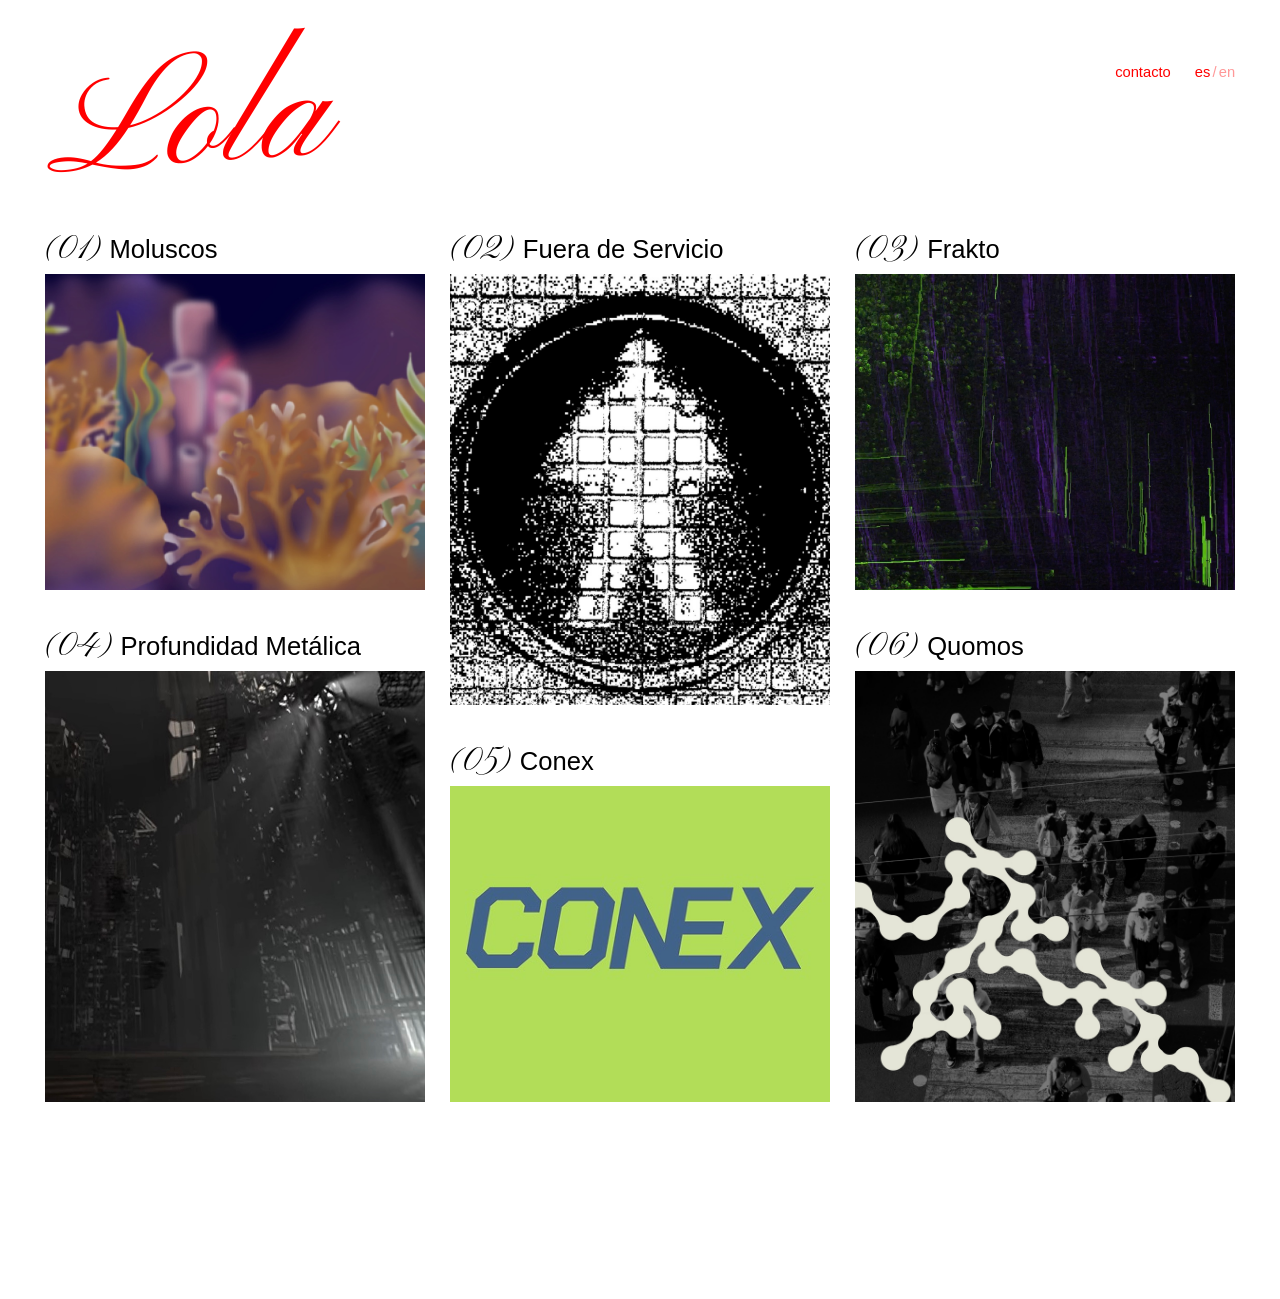
==== commit f15bdcdf: "Movimiento: entrada al scroll, parallax, franja de texto, título e imán Nuevo módulo js/movimiento.j" ====
--- a/index.html
+++ b/index.html
@@ -20,16 +20,32 @@
        aparezca un instante en otra letra. Ver base.css. -->
   <link rel="preload" href="assets/fonts/pinyon-script-latin.woff2" as="font" type="font/woff2" crossorigin>
 
-  <link rel="stylesheet" href="css/base.css?v=20260928">
-  <link rel="stylesheet" href="css/layout.css?v=20260928">
-  <link rel="stylesheet" href="css/animaciones.css?v=20260928">
+  <link rel="stylesheet" href="css/base.css?v=20260928b">
+  <link rel="stylesheet" href="css/layout.css?v=20260928b">
+  <link rel="stylesheet" href="css/animaciones.css?v=20260928b">
 
   <!-- Anti-flash del fallback FLIP: si hay una transición pendiente
        guardada por transiciones.js, oculta <main> antes del primer
        pintado para que no haya parpadeo. No hace nada si no hay soporte
        de sessionStorage o no hay nada pendiente. -->
   <script>
+    // Este script corre ANTES de que se pinte la página, por eso está acá
+    // suelto y no en un archivo aparte.
+    // 1) "js-movimiento" hace que el contenido nazca invisible, para que
+    //    las animaciones de entrada no se vean empezar a mitad de camino.
+    // 2) La red de seguridad: si el JS del sitio no llegara a cargar, a los
+    //    3 segundos se saca la clase y el contenido se muestra igual. Nunca
+    //    se queda una página en blanco por culpa de una animación.
+    // 3) "js-flip-pendiente" es lo de siempre: evita el parpadeo de la
+    //    transición entre páginas.
     try {
+      document.documentElement.classList.add("js-movimiento");
+      // El temporizador queda guardado en window para que js/movimiento.js
+      // lo cancele apenas carga. Si el JS no llega a cargar, nadie lo
+      // cancela, salta a los 3 segundos y el contenido se muestra igual.
+      window.redDeSeguridadMovimiento = setTimeout(function () {
+        document.documentElement.classList.remove("js-movimiento");
+      }, 3000);
       if (sessionStorage.getItem("flip-pendiente")) {
         document.documentElement.classList.add("js-flip-pendiente");
       }
@@ -65,6 +81,6 @@
     </div>
   </div>
 
-  <script type="module" src="js/main.js?v=20260928"></script>
+  <script type="module" src="js/main.js?v=20260928b"></script>
 </body>
 </html>
--- a/css/animaciones.css
+++ b/css/animaciones.css
@@ -46,8 +46,46 @@
      blanco ya no oscurece.) */
   --hover-atenuacion: 0.18;
 
-  /* Stagger de entrada */
+  /* Stagger de entrada: cuánto espera cada elemento respecto del anterior
+     dentro de una misma sección. */
   --paso-stagger: 60ms;
+
+  /* =========================================================
+     MOVIMIENTO — LA PERILLA GENERAL
+     =========================================================
+     --movimiento multiplica TODAS las distancias y duraciones de las
+     animaciones de entrada y de scroll:
+        1    = como está entregado
+        0.5  = la mitad de movimiento, más sobrio
+        0    = sin movimiento (todo aparece directo, sin desplazarse)
+     Para apagar TODO de una sin tocar números, se le puede poner la clase
+     "sin-movimiento" al <body> en el HTML. Y si en el sistema operativo
+     está activado "reducir movimiento", el sitio se apaga solo (ver el
+     bloque de prefers-reduced-motion al final del archivo). */
+  --movimiento: 1;
+
+  /* Cuánto sube cada bloque al aparecer. Rango cómodo: 8px (apenas) a
+     24px (bien notorio). */
+  --reveal-distancia: 14px;
+  /* Cuánto tarda en aparecer. */
+  --reveal-dur: 700ms;
+
+  /* Parallax de las imágenes de los proyectos: cuánto se despegan del
+     scroll. Es una fracción, no píxeles. 0 lo apaga; 0.06 es sutil;
+     arriba de 0.12 se empieza a notar demasiado. */
+  --parallax-fuerza: 0.06;
+
+  /* Franja de texto en loop de la home: segundos que tarda en dar una
+     vuelta completa. MÁS SEGUNDOS = MÁS LENTA. */
+  --marquee-velocidad: 42s;
+
+  /* Imán de los botones: cuánto se corren hacia el puntero, como fracción
+     de la distancia del mouse. 0 lo apaga; 0.3 ya es mucho. */
+  --iman-fuerza: 0.15;
+
+  /* Revelado del título de proyecto (sube desde abajo detrás de un
+     recorte). */
+  --reveal-titulo-dur: 900ms;
 }
 
 /* -----------------------------------------------------------
@@ -104,36 +142,119 @@
 }
 
 /* -----------------------------------------------------------
-   FADE-IN ESCALONADO AL ENTRAR A LA HOME (una sola vez)
-   ----------------------------------------------------------- */
-@keyframes aparecer {
+   REVELADO AL APARECER EN PANTALLA
+   -----------------------------------------------------------
+   Los bloques entran con un fundido y un desplazamiento corto hacia
+   arriba, una sola vez cada uno. Quién entra y en qué orden lo decide
+   js/movimiento.js; acá está solamente el aspecto del movimiento.
+
+   La clase "js-movimiento" la pone un script chiquito en el <head> de cada
+   página, antes de que se pinte nada: así los bloques ya nacen invisibles
+   y no se ven aparecer y desaparecer. Ese mismo script tiene una red de
+   seguridad: si el JS no llegara a cargar, a los 3 segundos saca la clase
+   y todo el contenido se muestra igual.
+
+   --mov-retraso lo escribe el JS en cada elemento para escalonarlos. */
+.js-movimiento .mov-revelar {
+  opacity: 0;
+  transform: translateY(calc(var(--reveal-distancia) * var(--movimiento)));
+  /* Le avisa al navegador que estas dos cosas van a cambiar, para que las
+     resuelva en la placa de video y no trabe el scroll. */
+  will-change: opacity, transform;
+  /* OJO: acá NO va la transición, y es a propósito. Si estuviera, en el
+     instante en que el JS marca un bloque que ya estaba pintado, el
+     navegador lo haría DESVANECERSE de visible a invisible antes de
+     revelarlo: se vería el contenido irse y volver. Declarándola solo en
+     el estado revelado (abajo), esconder es instantáneo y lo único que se
+     anima es la entrada, que es lo que queremos. */
+}
+
+.js-movimiento .mov-revelar.mov-visible {
+  opacity: 1;
+  transform: none;
+  transition: opacity calc(var(--reveal-dur) * var(--movimiento))
+      var(--ease-suave) var(--mov-retraso, 0ms),
+    transform calc(var(--reveal-dur) * var(--movimiento)) var(--ease-suave)
+      var(--mov-retraso, 0ms);
+  will-change: auto;
+}
+
+/* -----------------------------------------------------------
+   TÍTULO DE PROYECTO — sube desde abajo detrás de un recorte
+   -----------------------------------------------------------
+   El JS envuelve el texto del título en un <span>. El <h1> recorta lo que
+   sobresale, así el texto asoma de abajo hacia arriba en vez de aparecer
+   de la nada. */
+.js-movimiento .proyecto__titulo {
+  overflow: hidden;
+}
+
+.js-movimiento .mov-titulo-interior {
+  display: inline-block;
+  transform: translateY(calc(105% * var(--movimiento)));
+}
+
+/* La transición va solo acá, por el mismo motivo que arriba. */
+.js-movimiento .mov-visible .mov-titulo-interior {
+  transform: none;
+  transition: transform calc(var(--reveal-titulo-dur) * var(--movimiento))
+    var(--ease-suave);
+}
+
+/* -----------------------------------------------------------
+   FRANJA DE TEXTO EN LOOP — cierra la home
+   -----------------------------------------------------------
+   Una banda fina con una frase que se repite y se desplaza sin fin. El
+   truco del loop: adentro hay DOS copias idénticas del texto y la pista se
+   corre exactamente la mitad de su ancho; cuando termina, vuelve al
+   principio y el corte no se ve.
+   La velocidad se toca con --marquee-velocidad (arriba). El texto se edita
+   en data/contenido.json, en "home.franja". */
+.franja-movil {
+  overflow: hidden;
+  margin-top: clamp(2rem, 1rem + 4vw, 5rem);
+  padding-block: clamp(0.6rem, 0.4rem + 0.5vw, 1rem);
+  border-block: 1px solid var(--color-acento-suave);
+  /* Nunca genera scroll horizontal: lo que se sale, se recorta. */
+  max-width: 100%;
+}
+
+.franja-movil__pista {
+  display: flex;
+  width: max-content;
+  animation: franja-correr var(--marquee-velocidad) linear infinite;
+}
+
+.franja-movil__texto {
+  padding-right: clamp(1.5rem, 1rem + 2vw, 3.5rem);
+  color: var(--color-acento);
+  font-size: var(--tam-texto-chico);
+  letter-spacing: 0.18em;
+  text-transform: uppercase;
+  white-space: nowrap;
+}
+
+@keyframes franja-correr {
   from {
-    opacity: 0;
-    transform: translateY(10px);
+    transform: translate3d(0, 0, 0);
   }
   to {
-    opacity: 1;
-    transform: translateY(0);
-  }
-}
-
-/* "backwards" y no "both": con "both" la animación conserva su fotograma
-   final para siempre, y como las animaciones le ganan a las reglas
-   normales en la cascada, terminaba pisando el hover — el bloque no
-   escalaba y los otros no se atenuaban. Con "backwards" el fotograma
-   inicial se aplica durante el retraso (así no hay destello antes de
-   entrar) y, apenas termina, el elemento vuelve a sus estilos normales y
-   el hover funciona. */
-.grilla-proyectos.js-lista-para-animar .bloque-proyecto {
-  animation: aparecer var(--dur-lenta) var(--ease-suave) backwards;
-}
-
-.grilla-proyectos.js-lista-para-animar .bloque-proyecto:nth-child(1) { animation-delay: calc(var(--paso-stagger) * 0); }
-.grilla-proyectos.js-lista-para-animar .bloque-proyecto:nth-child(2) { animation-delay: calc(var(--paso-stagger) * 1); }
-.grilla-proyectos.js-lista-para-animar .bloque-proyecto:nth-child(3) { animation-delay: calc(var(--paso-stagger) * 2); }
-.grilla-proyectos.js-lista-para-animar .bloque-proyecto:nth-child(4) { animation-delay: calc(var(--paso-stagger) * 3); }
-.grilla-proyectos.js-lista-para-animar .bloque-proyecto:nth-child(5) { animation-delay: calc(var(--paso-stagger) * 4); }
-.grilla-proyectos.js-lista-para-animar .bloque-proyecto:nth-child(6) { animation-delay: calc(var(--paso-stagger) * 5); }
+    transform: translate3d(-50%, 0, 0);
+  }
+}
+
+/* -----------------------------------------------------------
+   APAGAR TODO EL MOVIMIENTO
+   -----------------------------------------------------------
+   Poniéndole la clase "sin-movimiento" al <body>. Sirve para probar el
+   sitio quieto sin tocar ninguna variable. */
+body.sin-movimiento {
+  --movimiento: 0;
+}
+
+body.sin-movimiento .franja-movil__pista {
+  animation-play-state: paused;
+}
 
 /* -----------------------------------------------------------
    OVERLAY DE CONTACTO
@@ -250,6 +371,17 @@
     --escala-hover-bloque: 1;
     --escala-hover-imagen: 1;
     --desplazamiento-hover: 0px;
+    /* Apaga de una todo el movimiento nuevo: los bloques aparecen sin
+       desplazarse y sin esperar, el título no sube y el parallax y el imán
+       quedan en cero (el JS también lee esta preferencia). */
+    --movimiento: 0;
+    --parallax-fuerza: 0;
+    --iman-fuerza: 0;
+  }
+
+  /* La franja de texto se frena, no desaparece: el texto sigue ahí. */
+  .franja-movil__pista {
+    animation-play-state: paused;
   }
 
   html {
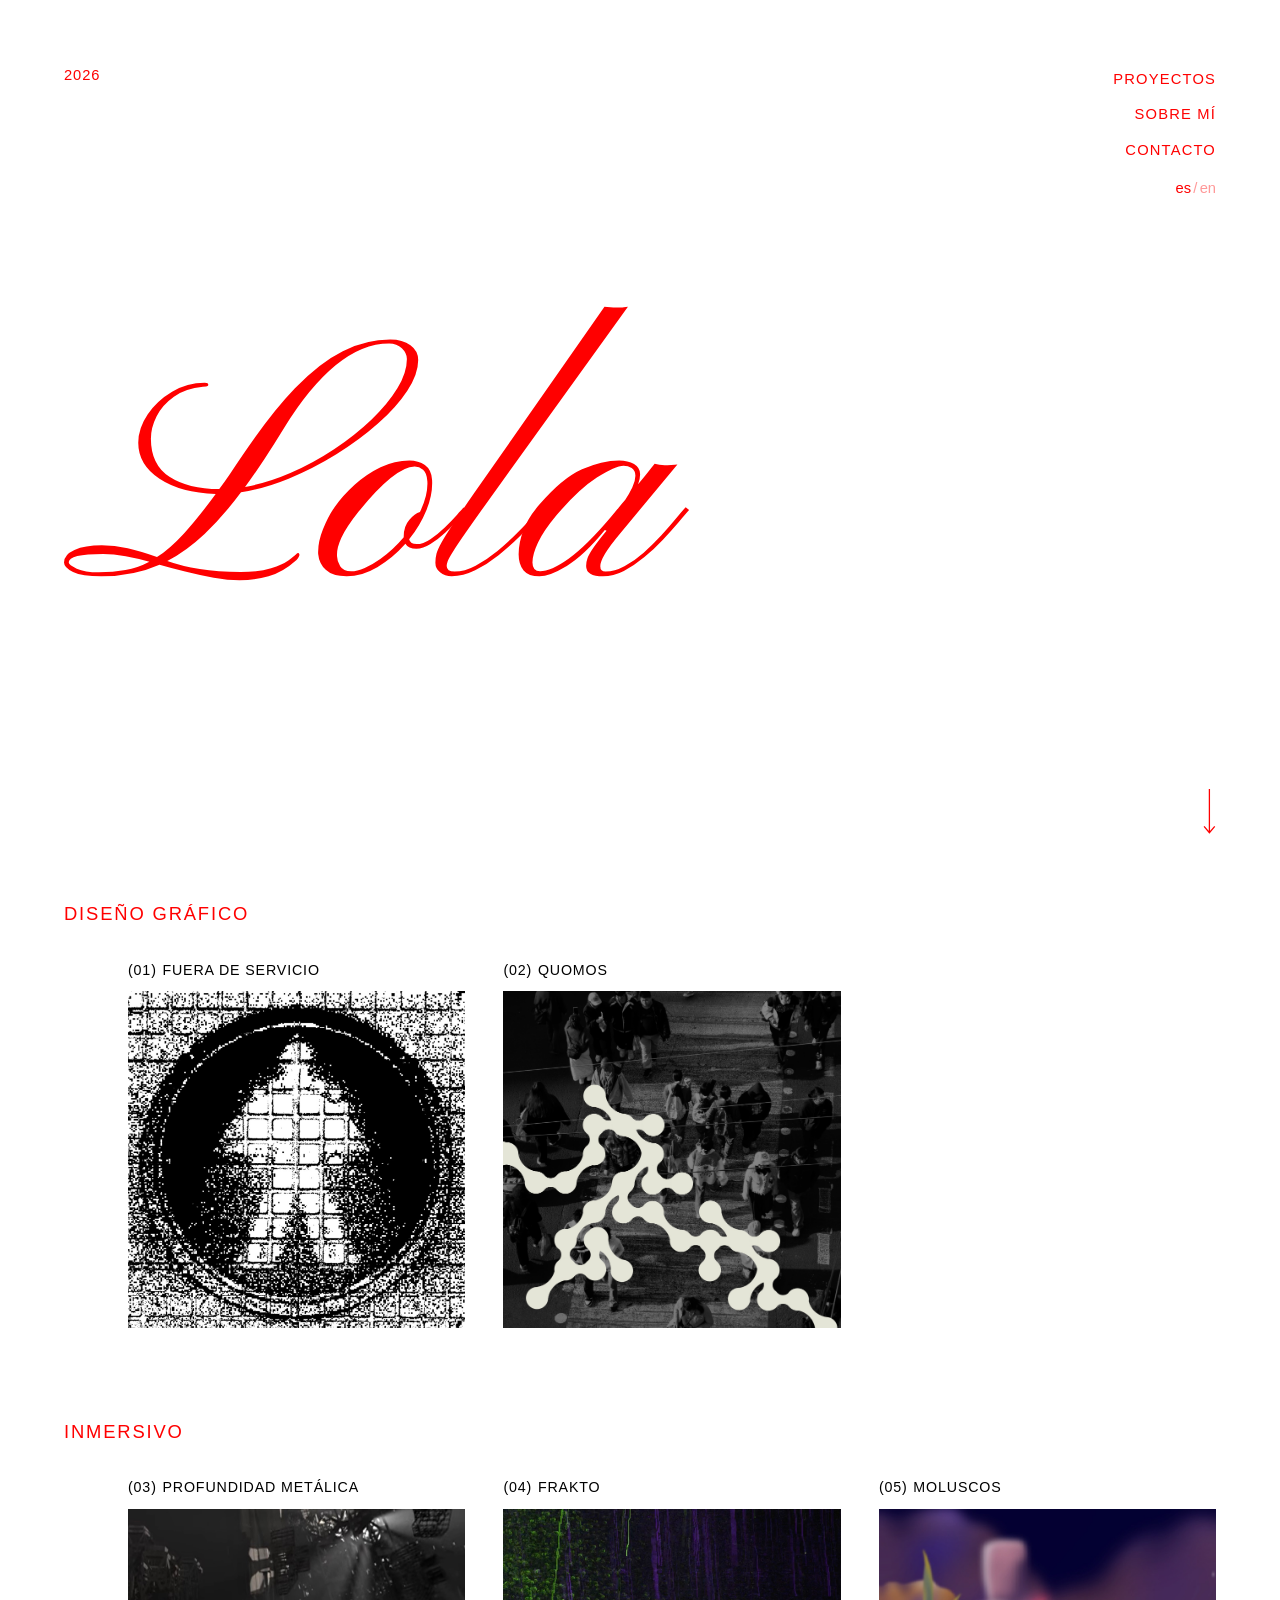
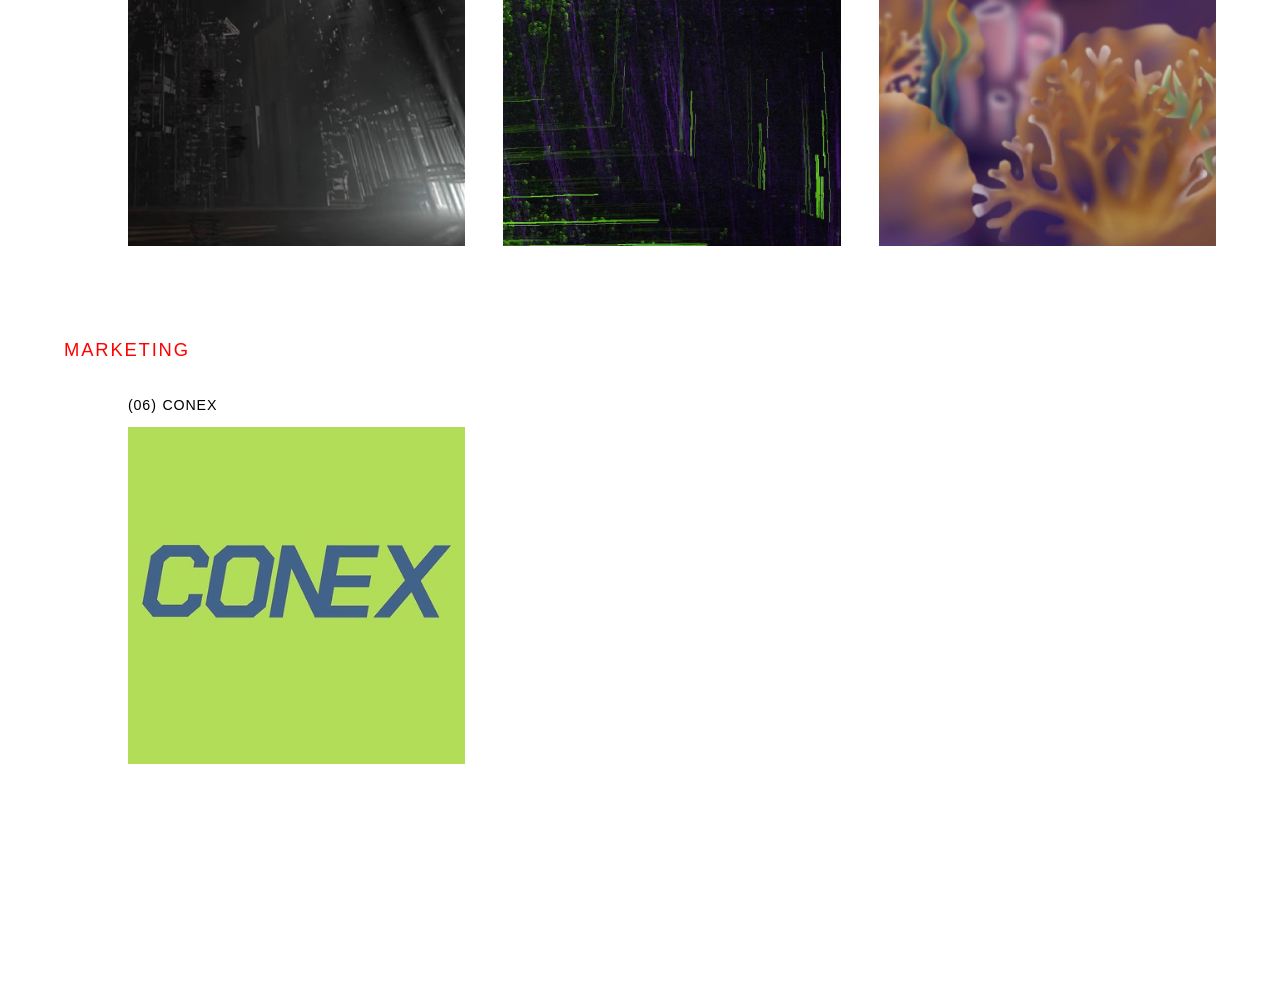
==== commit 70726713: "Home nueva: portada a pantalla completa y proyectos por categoría La home pasa a ser una sola página" ====
--- a/index.html
+++ b/index.html
@@ -20,9 +20,9 @@
        aparezca un instante en otra letra. Ver base.css. -->
   <link rel="preload" href="assets/fonts/pinyon-script-latin.woff2" as="font" type="font/woff2" crossorigin>
 
-  <link rel="stylesheet" href="css/base.css?v=20260928b">
-  <link rel="stylesheet" href="css/layout.css?v=20260928b">
-  <link rel="stylesheet" href="css/animaciones.css?v=20260928b">
+  <link rel="stylesheet" href="css/base.css?v=20261005">
+  <link rel="stylesheet" href="css/layout.css?v=20261005">
+  <link rel="stylesheet" href="css/animaciones.css?v=20261005">
 
   <!-- Anti-flash del fallback FLIP: si hay una transición pendiente
        guardada por transiciones.js, oculta <main> antes del primer
@@ -53,24 +53,41 @@
   </script>
 </head>
 <body data-pagina="home" data-titulo-i18n="meta.home.titulo">
-  <header class="header">
-    <a href="about.html" class="header__nombre" aria-label="Lola Valenzuela" data-i18n-attr="aria-label:marca.nombreCompleto">
-      <span class="header__logo" aria-hidden="true" data-i18n="marca.logo">Lola</span>
-      <span class="solo-lectores" data-i18n="marca.nombreCompleto">Lola Valenzuela</span>
-    </a>
-    <nav class="header__nav" aria-label="Navegación principal">
-      <button type="button" class="header__contacto" data-abrir-contacto data-i18n="nav.contacto">contacto</button>
-      <div class="toggle-idioma" role="group" aria-label="Cambiar idioma">
-        <button type="button" class="toggle-idioma__opcion" data-idioma-boton="es" aria-current="true">es</button>
-        <span class="toggle-idioma__separador" aria-hidden="true">/</span>
-        <button type="button" class="toggle-idioma__opcion" data-idioma-boton="en">en</button>
-      </div>
-    </nav>
-  </header>
-
   <main class="js-fade-idioma">
     <h1 class="solo-lectores">Lola Valenzuela — Portfolio</h1>
-    <div class="grilla-proyectos" data-grilla-proyectos></div>
+
+    <!-- PORTADA. Ocupa la primera pantalla; abajo, en la misma página,
+         sigue la sección de proyectos. -->
+    <section class="portada">
+      <span class="portada__anio" data-i18n="home.anio">2026</span>
+
+      <nav class="portada__nav" aria-label="Navegación principal">
+        <a class="portada__link" href="#proyectos" data-i18n="nav.proyectos">Proyectos</a>
+        <a class="portada__link" href="about.html" data-i18n="nav.sobreMi">Sobre mí</a>
+        <button type="button" class="portada__link" data-abrir-contacto data-i18n="nav.contacto">contacto</button>
+        <div class="toggle-idioma" role="group" aria-label="Cambiar idioma">
+          <button type="button" class="toggle-idioma__opcion" data-idioma-boton="es" aria-current="true">es</button>
+          <span class="toggle-idioma__separador" aria-hidden="true">/</span>
+          <button type="button" class="toggle-idioma__opcion" data-idioma-boton="en">en</button>
+        </div>
+      </nav>
+
+      <!-- El nombre ya no es un link: a "Sobre mí" se llega por su botón.
+           Lo lee el lector de pantalla desde el <h1> de arriba. -->
+      <p class="portada__nombre" aria-hidden="true" data-i18n="marca.logo">Lola</p>
+
+      <a class="portada__baja" href="#proyectos" aria-label="Bajar a proyectos"
+         data-i18n-attr="aria-label:nav.bajar">
+        <svg viewBox="0 0 12 44" aria-hidden="true" focusable="false">
+          <path d="M6 0 V40 M1 35 L6 41 L11 35" fill="none" stroke="currentColor" stroke-width="1.2"/>
+        </svg>
+      </a>
+    </section>
+
+    <!-- PROYECTOS. El contenido lo arma js/main.js desde data/contenido.json:
+         un bloque por categoría y adentro sus tarjetas. -->
+    <section class="proyectos" id="proyectos" data-grilla-proyectos
+             aria-label="Proyectos"></section>
   </main>
 
   <div class="overlay-contacto" data-overlay-contacto hidden>
@@ -81,6 +98,6 @@
     </div>
   </div>
 
-  <script type="module" src="js/main.js?v=20260928b"></script>
+  <script type="module" src="js/main.js?v=20261005"></script>
 </body>
 </html>
--- a/css/base.css
+++ b/css/base.css
@@ -2,11 +2,11 @@
    BASE.CSS — reset, variables globales y tipografía
    ========================================================= */
 
-/* -- LUGAR PARA ALTESSE STD (Adobe Fonts) --
-   El logo "Lola" hoy usa un reemplazo (Pinyon Script, ver abajo de todo).
-   Para pasar a Altesse Std, la tipografía original:
-
-   1. En fonts.adobe.com, creá un "proyecto web" con Altesse Std Regular y
+/* -- LUGAR PARA CLASSIC SCRIPT MN (Adobe Fonts) --
+   El nombre "Lola" hoy usa un reemplazo (Pinyon Script, ver abajo de todo).
+   Para pasar a Classic Script MN, la tipografía pedida:
+
+   1. En fonts.adobe.com, creá un "proyecto web" con Classic Script MN y
       agregá lolavalenzuela.github.io en los dominios permitidos.
    2. Adobe te da un ID de 7 caracteres (algo como "abc1def"). Reemplazá
       ID-DEL-PROYECTO por ese ID en la línea de abajo.
@@ -14,7 +14,10 @@
 
    Tiene que quedar acá, en la primera línea con código del archivo: el
    navegador ignora un @import que aparezca después de cualquier regla.
-   No hay que tocar nada más: --fuente-logo ya pide "altesse-std" primero. */
+   No hay que tocar nada más: --fuente-logo ya pide "classic-script-mn"
+   primero. Si Adobe le pusiera otro nombre a la familia (lo dice el propio
+   proyecto web, en el ejemplo de CSS que te muestra), corregí ese nombre en
+   --fuente-logo más abajo. */
 
 /* @import url("https://use.typekit.net/ID-DEL-PROYECTO.css"); */
 
@@ -29,6 +32,10 @@
 
 html {
   -webkit-text-size-adjust: 100%;
+  /* Para que "PROYECTOS" baje suave hasta la sección en vez de saltar.
+     Con "reducir movimiento" activado vuelve a ser instantáneo (ver
+     animaciones.css). */
+  scroll-behavior: smooth;
 }
 
 img,
@@ -105,12 +112,12 @@
   --fuente: "Helvetica Neue", "Inter", -apple-system, BlinkMacSystemFont,
     "Segoe UI", Roboto, Arial, sans-serif;
 
-  /* Tipografía del logo "Lola". La buscada es Altesse Std (Adobe Fonts).
-     Mientras no esté cargada, se usa Pinyon Script, la cursiva libre más
-     parecida (ver el @font-face al final de este archivo). El orden de la
+  /* Tipografía del nombre "Lola". La pedida es Classic Script MN (Adobe
+     Fonts). Mientras no esté cargada, se usa Pinyon Script, la cursiva libre
+     más parecida (ver el @font-face al final de este archivo). El orden de la
      lista hace el trabajo solo: el día que se cargue el kit de Adobe, el
-     navegador encuentra "altesse-std" primero y la usa, sin tocar nada más. */
-  --fuente-logo: "altesse-std", "Pinyon Script", cursive;
+     navegador encuentra "classic-script-mn" primero y la usa. */
+  --fuente-logo: "classic-script-mn", "Pinyon Script", cursive;
 
   /* Tamaños fluidos: clamp(mínimo, preferido, máximo) */
   /* --tam-logo: tamaño del logo "Lola" en el header de las páginas de
--- a/css/layout.css
+++ b/css/layout.css
@@ -124,252 +124,200 @@
     background: var(--color-fondo);
   }
 
-  /* Compensa el alto del header fijo para que el contenido no quede tapado */
-  main {
+  /* Compensa el alto del header fijo para que el contenido no quede tapado.
+     La home queda afuera: no tiene header, su navegación va dentro de la
+     portada. */
+  body:not([data-pagina="home"]) main {
     padding-top: var(--alto-header);
   }
 }
 
 /* -----------------------------------------------------------
-   HOME — medidas propias
+   HOME — portada + proyectos, en una sola página
    -----------------------------------------------------------
-   Todas las perillas de espacio de la home están juntas acá y solo valen
-   en la home. Están en vw (porcentaje del ancho de la pantalla) con topes
-   de clamp(), así se mantienen proporcionales en cualquier pantalla. */
+   La home es un scroll continuo: primero la portada, que ocupa la pantalla
+   entera, y abajo la sección de proyectos agrupados por categoría.
+   Todas las perillas de la home están juntas acá y solo valen acá. */
 body[data-pagina="home"] {
-  /* LOGO GRANDE DE LA HOME. A 1440px da 183px de letra: "Lola" ocupa unos
-     330px de ancho, la misma proporción que en la referencia. */
-  --tam-logo: clamp(3.75rem, 12.7vw, 12.5rem);
-
-  /* Margen a los costados. El logo, la navegación y la grilla cuelgan del
-     mismo margen, así quedan alineados entre sí. 3,5vw = 50px a 1440px. */
-  --margen-home: clamp(1rem, 3.5vw, 4rem);
-
-  /* Separación horizontal entre columnas. 2vw = 29px a 1440px. */
-  --gap-home: clamp(0.75rem, 2vw, 2rem);
-
-  /* Separación vertical entre un proyecto y el de abajo: desde el pie de
-     una portada hasta el título de la siguiente. Es más grande que el
-     espacio entre un título y su propia portada, para que cada título se
-     lea pegado a su imagen y no a la de arriba. */
-  --espacio-filas-home: clamp(1.75rem, 3.2vw, 3.25rem);
-
-  /* Espacio entre el título y su portada: poco, para que se lea como la
-     etiqueta de esa imagen. */
-  --espacio-titulo-portada: clamp(0.3rem, 0.5vw, 0.6rem);
-
-  /* Aire arriba del logo y entre el logo y la grilla. */
-  --padding-header: clamp(0.75rem, 2vw, 2rem);
-  --espacio-logo-grilla: clamp(1rem, 2.5vw, 2.5rem);
-
-  /* Tamaño del nombre del proyecto en los títulos. */
-  --tam-titulo-portada: clamp(1rem, 0.4rem + 1.5vw, 1.75rem);
-
-  /* Se vuelve a calcular acá a propósito: una variable que usa otras se
-     resuelve donde se declara. Si no se repite, la home seguiría usando el
-     alto del header de las páginas internas y, en mobile, el header fijo
-     taparía el principio de la grilla. */
-  --alto-header: calc(var(--tam-logo) * var(--alto-logo) + var(--padding-header) * 2);
-}
-
-/* El header usa el mismo margen que la grilla, así el logo queda alineado
-   con su borde izquierdo y "contacto / es/en" con el derecho. En pantallas
-   más anchas que --ancho-maximo la grilla deja de crecer y se centra: el
-   max() suma la mitad de ese sobrante para que el header la acompañe. */
-body[data-pagina="home"] .header {
-  padding-inline: max(
-    var(--margen-home),
-    calc((100% - var(--ancho-maximo)) / 2 + var(--margen-home))
-  );
-}
-
-/* -----------------------------------------------------------
-   GRILLA DE PROYECTOS — home
-   -----------------------------------------------------------
-   Cada proyecto es un bloque con su título arriba y su portada abajo. Hay
-   DOS tipos de portada, todas del mismo ancho:
-     - corta: un poco más ancha que alta
-     - alta:  un poco más alta que ancha
-
-   EL ORDEN lo decide "numero" en contenido.json, y en el HTML los bloques
-   quedan en ese orden: 01, 02, 03... Eso importa porque es el orden en que
-   se recorren con el teclado y en que los lee un lector de pantalla, y
-   tiene que coincidir con la numeración que se ve.
-
-   DÓNDE CAE CADA UNO lo resuelve este CSS con una grilla (grid): por
-   posición, no por proyecto, así que si reordenás en el JSON el patrón de
-   cajas se mantiene.
-     - desde 900px, 3 columnas:   01 corta · 02 alta  · 03 corta
-                                  04 alta  · 05 corta · 06 alta
-     - de 640 a 899px, 2 columnas: 01 corta · 02 corta
-                                   03 alta  · 04 corta
-                                   05 corta · 06 alta
-     - menos de 640px, 1 columna, alternando corta y alta.
-
-   CÓMO CIERRA EL RECTÁNGULO: la grilla tiene filas de dos medidas, el alto
-   de un bloque corto y "lo que le falta a un bloque corto para ser alto".
-   Un bloque alto ocupa dos filas; uno corto, una. Como cada columna suma
-   lo mismo, todas terminan a la misma altura. Esos altos se calculan acá
-   abajo a partir del ancho de la columna, así que escalan solos con la
-   pantalla: no hay ninguna altura fija en píxeles. */
-body[data-pagina="home"] {
-  /* Proporción ancho / alto de cada tipo de caja. Subir el número de la
-     corta la hace más apaisada; bajar el de la alta la hace más vertical. */
-  --proporcion-caja-corta: 1.2;
-  --proporcion-caja-alta: 0.88;
-  /* Alto reservado para cada título. Es fijo (sale del tamaño de letra)
-     para que todos los bloques midan lo mismo y el cálculo de las filas
-     sea exacto. */
-  --alto-titulo-portada: calc(var(--tam-titulo-portada) * 1.3);
-}
-
-/* El <main> de la home es el punto de referencia para medir el ancho
-   disponible (las unidades "cqw" de más abajo son porcentajes de su
-   ancho). */
-body[data-pagina="home"] main {
-  container-type: inline-size;
-}
-
-/* MOBILE PRIMERO: una columna, los seis en orden. Acá cada portada toma su
-   alto de la proporción de su caja. */
-.grilla-proyectos {
+  /* Margen a los costados de toda la home. */
+  --margen-home: clamp(1.25rem, 5vw, 5rem);
+  /* Tamaño del nombre en la portada. Está en vw para que ocupe siempre la
+     misma proporción del ancho, como en la maqueta. */
+  --tam-nombre-portada: clamp(4.5rem, 27vw, 28rem);
+  /* Sangría de las tarjetas respecto del título de su categoría. */
+  --sangria-categoria: clamp(0rem, 5vw, 5rem);
+}
+
+/* -- PORTADA -----------------------------------------------------------
+   Tres filas: arriba el año y la navegación, al medio el nombre, abajo la
+   flecha. El nombre se centra en vertical y arranca pegado al margen
+   izquierdo. */
+.portada {
+  min-height: 100svh;
+  display: grid;
+  grid-template-columns: 1fr auto;
+  grid-template-rows: auto 1fr auto;
+  gap: clamp(1.5rem, 4vw, 3rem);
+  padding: var(--margen-home);
+}
+
+.portada__anio {
+  grid-column: 1;
+  grid-row: 1;
+  color: var(--color-acento);
+  font-size: var(--tam-nav);
+  letter-spacing: 0.06em;
+}
+
+.portada__nav {
+  grid-column: 2;
+  grid-row: 1;
   display: flex;
   flex-direction: column;
-  gap: var(--espacio-filas-home);
+  align-items: flex-end;
+  gap: 0.35em;
+  text-align: right;
+}
+
+.portada__link {
+  color: var(--color-acento);
+  font-size: var(--tam-nav);
+  letter-spacing: 0.08em;
+  text-transform: uppercase;
+  /* Área táctil cómoda en celular sin que se note en escritorio. */
+  padding: 0.25em 0;
+  min-height: 1.5em;
+  transition: opacity var(--dur-rapida) ease;
+}
+
+.portada__link:hover,
+.portada__link:focus-visible {
+  opacity: 0.6;
+}
+
+/* En pantallas táctiles los links crecen hasta el mínimo cómodo para el
+   dedo (44px). En escritorio se quedan juntos, como en la maqueta. */
+@media (pointer: coarse) {
+  .portada__link {
+    display: flex;
+    align-items: center;
+    justify-content: flex-end;
+    min-height: 44px;
+  }
+}
+
+.portada__nav .toggle-idioma {
+  margin-top: 0.4em;
+  font-size: var(--tam-nav);
+}
+
+/* El nombre. La tipografía sale de --fuente-logo (ver base.css). */
+.portada__nombre {
+  grid-column: 1 / -1;
+  grid-row: 2;
+  align-self: center;
+  margin: 0;
+  font-family: var(--fuente-logo);
+  font-size: var(--tam-nombre-portada);
+  font-weight: 400;
+  line-height: 1;
+  color: var(--color-acento);
+  /* Deja aire para el trazo final, que se pasa del ancho de la letra. */
+  padding-right: 0.1em;
+  /* Sigue siendo el elemento que se transforma al ir a "Sobre mí". */
+  view-transition-name: nombre;
+}
+
+/* Flecha de bajar. */
+.portada__baja {
+  grid-column: 2;
+  grid-row: 3;
+  justify-self: end;
+  align-self: end;
+  display: block;
+  width: clamp(0.6rem, 1vw, 0.85rem);
+  color: var(--color-acento);
+}
+
+.portada__baja svg {
+  display: block;
+  width: 100%;
+  height: auto;
+}
+
+/* -- PROYECTOS ---------------------------------------------------------
+   Un bloque por categoría: el título en rojo y, debajo y con una sangría,
+   sus tarjetas en una grilla de hasta tres columnas. Las categorías que
+   tienen menos proyectos dejan las celdas libres a la derecha, como en la
+   maqueta. */
+.proyectos {
   max-width: var(--ancho-maximo);
   margin: 0 auto;
-  padding: var(--espacio-logo-grilla) var(--margen-home) clamp(2.5rem, 1rem + 5vw, 6rem);
-}
-
-/* El bloque entero (título + portada) es un solo link. */
-.bloque-proyecto {
-  display: flex;
-  flex-direction: column;
-  gap: var(--espacio-titulo-portada);
-  min-width: 0;
+  padding: 0 var(--margen-home) clamp(3rem, 8vw, 7rem);
+  /* Para que al bajar desde "PROYECTOS" el título no quede pegado arriba. */
+  scroll-margin-top: clamp(1.5rem, 5vw, 4rem);
+}
+
+.categoria + .categoria {
+  margin-top: clamp(2.5rem, 7vw, 6rem);
+}
+
+.categoria__titulo {
+  margin-bottom: clamp(1rem, 2.5vw, 2rem);
+  color: var(--color-acento);
+  font-size: clamp(0.9rem, 0.75rem + 0.5vw, 1.25rem);
+  font-weight: 400;
+  letter-spacing: 0.1em;
+  text-transform: uppercase;
+}
+
+.categoria__grilla {
+  display: grid;
+  grid-template-columns: 1fr;
+  gap: clamp(1.25rem, 3vw, 3rem);
+  margin-left: var(--sangria-categoria);
+}
+
+/* -- Tarjeta: título arriba, portada cuadrada abajo -------------------- */
+.tarjeta {
+  display: grid;
+  gap: clamp(0.4rem, 0.8vw, 0.7rem);
   color: var(--color-texto);
 }
 
-.grilla-proyectos .bloque-proyecto:nth-child(odd) .bloque-proyecto__caja {
-  aspect-ratio: var(--proporcion-caja-corta);
-}
-
-.grilla-proyectos .bloque-proyecto:nth-child(even) .bloque-proyecto__caja {
-  aspect-ratio: var(--proporcion-caja-alta);
-}
-
-/* TABLET Y DESKTOP: grilla con filas calculadas. Acá la portada ya no usa
-   su proporción: ocupa exactamente el alto de las filas que le tocan, que
-   ya están calculadas con esa misma proporción. Así los pies de las
-   columnas coinciden al píxel. */
-@media (min-width: 640px) {
-  .grilla-proyectos {
-    --columnas-home: 2;
-    /* Ancho de una columna: el ancho disponible, menos los márgenes y los
-       espacios entre columnas, dividido por la cantidad de columnas. */
-    --ancho-columna: calc(
-      (min(100cqw, var(--ancho-maximo)) - var(--margen-home) * 2 -
-        var(--gap-home) * (var(--columnas-home) - 1)) / var(--columnas-home)
-    );
-    --alto-bloque-corto: calc(
-      var(--alto-titulo-portada) + var(--espacio-titulo-portada) +
-        var(--ancho-columna) / var(--proporcion-caja-corta)
-    );
-    --alto-bloque-alto: calc(
-      var(--alto-titulo-portada) + var(--espacio-titulo-portada) +
-        var(--ancho-columna) / var(--proporcion-caja-alta)
-    );
-    /* Lo que le falta a un bloque corto para llegar a alto. */
-    --fila-intermedia: calc(
-      var(--alto-bloque-alto) - var(--alto-bloque-corto) - var(--espacio-filas-home)
-    );
-
-    display: grid;
-    grid-template-columns: repeat(var(--columnas-home), minmax(0, 1fr));
-    column-gap: var(--gap-home);
-    row-gap: var(--espacio-filas-home);
-    grid-template-rows:
-      var(--alto-bloque-corto) var(--alto-bloque-corto)
-      var(--fila-intermedia) var(--alto-bloque-corto);
-  }
-
-  .grilla-proyectos .bloque-proyecto .bloque-proyecto__caja {
-    aspect-ratio: auto;
-    flex: 1 1 0;
-    min-height: 0;
-  }
-
-  /* Dos columnas: 01 · 02 / 03 · 04 / 05 · 06 */
-  .grilla-proyectos .bloque-proyecto:nth-child(1) { grid-column: 1; grid-row: 1; }
-  .grilla-proyectos .bloque-proyecto:nth-child(2) { grid-column: 2; grid-row: 1; }
-  .grilla-proyectos .bloque-proyecto:nth-child(3) { grid-column: 1; grid-row: 2 / span 2; }
-  .grilla-proyectos .bloque-proyecto:nth-child(4) { grid-column: 2; grid-row: 2; }
-  .grilla-proyectos .bloque-proyecto:nth-child(5) { grid-column: 1; grid-row: 4; }
-  .grilla-proyectos .bloque-proyecto:nth-child(6) { grid-column: 2; grid-row: 3 / span 2; }
-}
-
-@media (min-width: 900px) {
-  .grilla-proyectos {
-    --columnas-home: 3;
-    grid-template-rows:
-      var(--alto-bloque-corto) var(--fila-intermedia) var(--alto-bloque-corto);
-  }
-
-  /* Tres columnas: 01 · 02 · 03 / 04 · 05 · 06 */
-  .grilla-proyectos .bloque-proyecto:nth-child(1) { grid-column: 1; grid-row: 1; }
-  .grilla-proyectos .bloque-proyecto:nth-child(2) { grid-column: 2; grid-row: 1 / span 2; }
-  .grilla-proyectos .bloque-proyecto:nth-child(3) { grid-column: 3; grid-row: 1; }
-  .grilla-proyectos .bloque-proyecto:nth-child(4) { grid-column: 1; grid-row: 2 / span 2; }
-  .grilla-proyectos .bloque-proyecto:nth-child(5) { grid-column: 2; grid-row: 3; }
-  .grilla-proyectos .bloque-proyecto:nth-child(6) { grid-column: 3; grid-row: 2 / span 2; }
-}
-
-/* -- Título: "(01) Moluscos" --
-   Número y nombre sobre la misma línea de base. Nunca parte en dos
-   renglones: si partiera, esa columna quedaría más alta que las otras y el
-   rectángulo no cerraría. El tamaño está calibrado para que el título más
-   largo ("(04) Profundidad Metálica") entre en la columna más angosta. */
-.bloque-proyecto__titulo {
-  display: flex;
-  align-items: baseline;
-  gap: 0.3em;
-  height: var(--alto-titulo-portada);
-  font-size: var(--tam-titulo-portada);
-  line-height: 1.15;
-  white-space: nowrap;
-}
-
-/* El número, en la misma cursiva del logo. Es PROVISORIO igual que el
-   logo: hoy se ve en Pinyon Script, y el día que se cargue Altesse Std
-   (ver arriba de todo en base.css) cambia solo, porque usa la misma
-   variable --fuente-logo. Va un poco más grande que el nombre porque una
-   cursiva caligráfica dibuja más chico que una sans al mismo tamaño. */
-.bloque-proyecto__numero {
-  font-family: var(--fuente-logo);
-  font-size: 1.3em;
-  font-weight: 400;
-  line-height: 1;
-}
-
-/* El nombre, en la sans del sitio y fino. */
-.bloque-proyecto__nombre {
-  font-weight: 300;
-}
-
-/* La caja de la portada: tiene la proporción, el recorte y el gris que se
-   ve mientras carga la imagen. */
-.bloque-proyecto__caja {
-  position: relative;
-  display: block;
+.tarjeta__titulo {
+  display: flex;
+  gap: 0.4em;
+  font-size: clamp(0.75rem, 0.65rem + 0.3vw, 1rem);
+  letter-spacing: 0.06em;
+  text-transform: uppercase;
+}
+
+.tarjeta__marco {
+  display: block;
+  aspect-ratio: 1;
   overflow: hidden;
   background: var(--color-placeholder);
 }
 
-.bloque-proyecto__imagen {
+.tarjeta__imagen {
   display: block;
   width: 100%;
   height: 100%;
   object-fit: cover;
+}
+
+/* Desde 560px, dos columnas; desde 900px, las tres de la maqueta. */
+@media (min-width: 560px) {
+  .categoria__grilla {
+    grid-template-columns: repeat(2, minmax(0, 1fr));
+  }
+}
+
+@media (min-width: 900px) {
+  .categoria__grilla {
+    grid-template-columns: repeat(3, minmax(0, 1fr));
+  }
 }
 
 /* -----------------------------------------------------------
--- a/css/animaciones.css
+++ b/css/animaciones.css
@@ -94,49 +94,47 @@
 @media (hover: hover) and (pointer: fine) {
   /* El bloque entero (título + portada) se eleva apenas, así el título
      acompaña a su imagen y la distancia entre los dos no cambia. */
-  .bloque-proyecto {
+  .tarjeta {
     transition: transform var(--dur-media) var(--ease-suave);
   }
 
   /* La atenuación, en cambio, es solo de la portada: los títulos de los
      demás proyectos se siguen leyendo enteros mientras apuntás uno. */
-  .bloque-proyecto__caja {
+  .tarjeta__marco {
     transition: opacity var(--dur-media) var(--ease-suave);
   }
 
-  .bloque-proyecto__imagen {
+  .tarjeta__imagen {
     transition: transform var(--dur-media) var(--ease-suave);
   }
 
-  /* Se atenúan las portadas de los que NO están en hover. El
+  /* Se atenúan las portadas de las tarjetas que NO están en hover. El
      ":not(:hover)" no es decorativo: sin él, la regla también alcanzaba al
      bloque apuntado y se atenuaba todo por igual. */
-  .grilla-proyectos:has(.bloque-proyecto:hover)
-    .bloque-proyecto:not(:hover)
-    .bloque-proyecto__caja {
+  .proyectos:has(.tarjeta:hover) .tarjeta:not(:hover) .tarjeta__marco {
     /* Bajar la opacidad funde la portada con el fondo del sitio. La resta
        convierte "cuánto se apaga" en "cuánta opacidad queda", para que la
        variable se lea en el sentido intuitivo. */
     opacity: calc(1 - var(--hover-atenuacion));
   }
 
-  .bloque-proyecto:hover {
+  .tarjeta:hover {
     transform: translateY(calc(var(--desplazamiento-hover) * -1))
       scale(var(--escala-hover-bloque));
   }
 
-  .bloque-proyecto:hover .bloque-proyecto__imagen {
+  .tarjeta:hover .tarjeta__imagen {
     transform: scale(var(--escala-hover-imagen));
   }
 }
 
 /* En touch: sin hover, respuesta mínima con :active */
 @media (hover: none), (pointer: coarse) {
-  .bloque-proyecto__caja {
+  .tarjeta__marco {
     transition: opacity var(--dur-rapida) ease;
   }
 
-  .bloque-proyecto:active .bloque-proyecto__caja {
+  .tarjeta:active .tarjeta__marco {
     opacity: 0.85;
   }
 }
